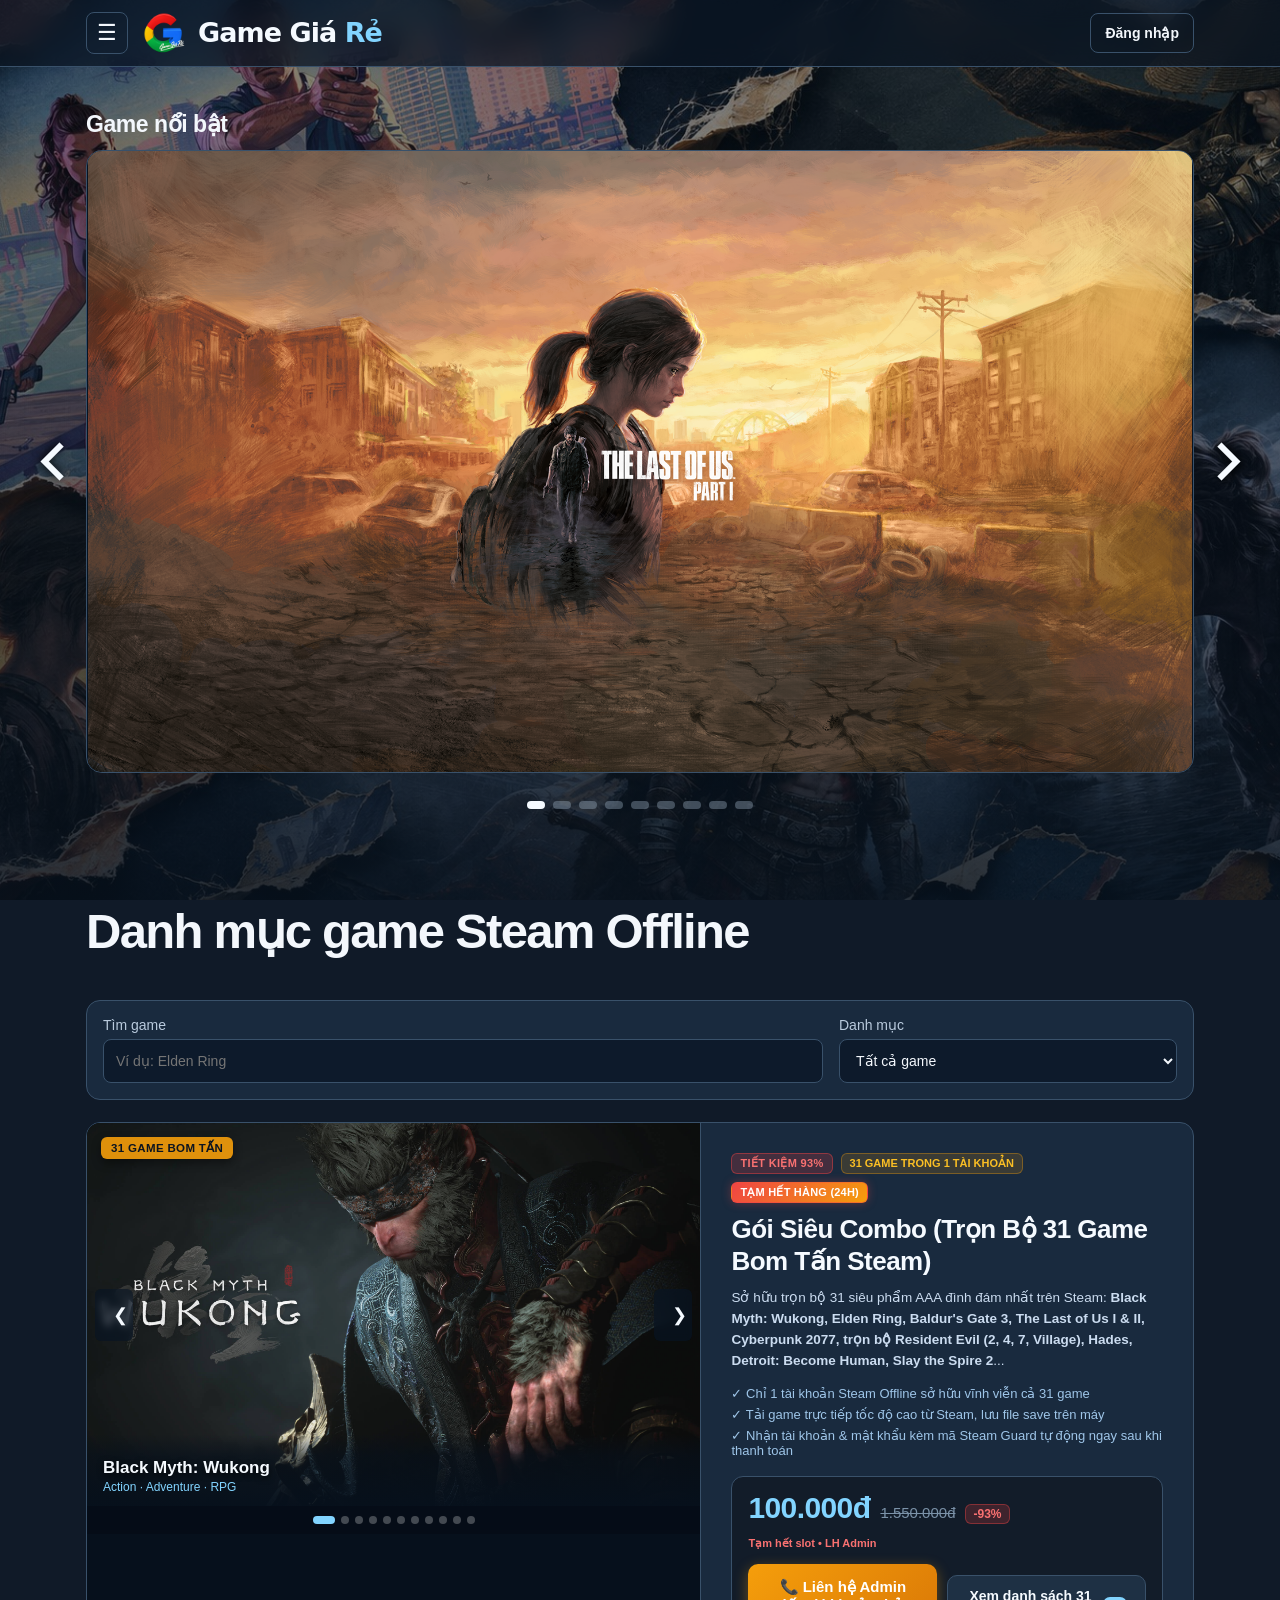
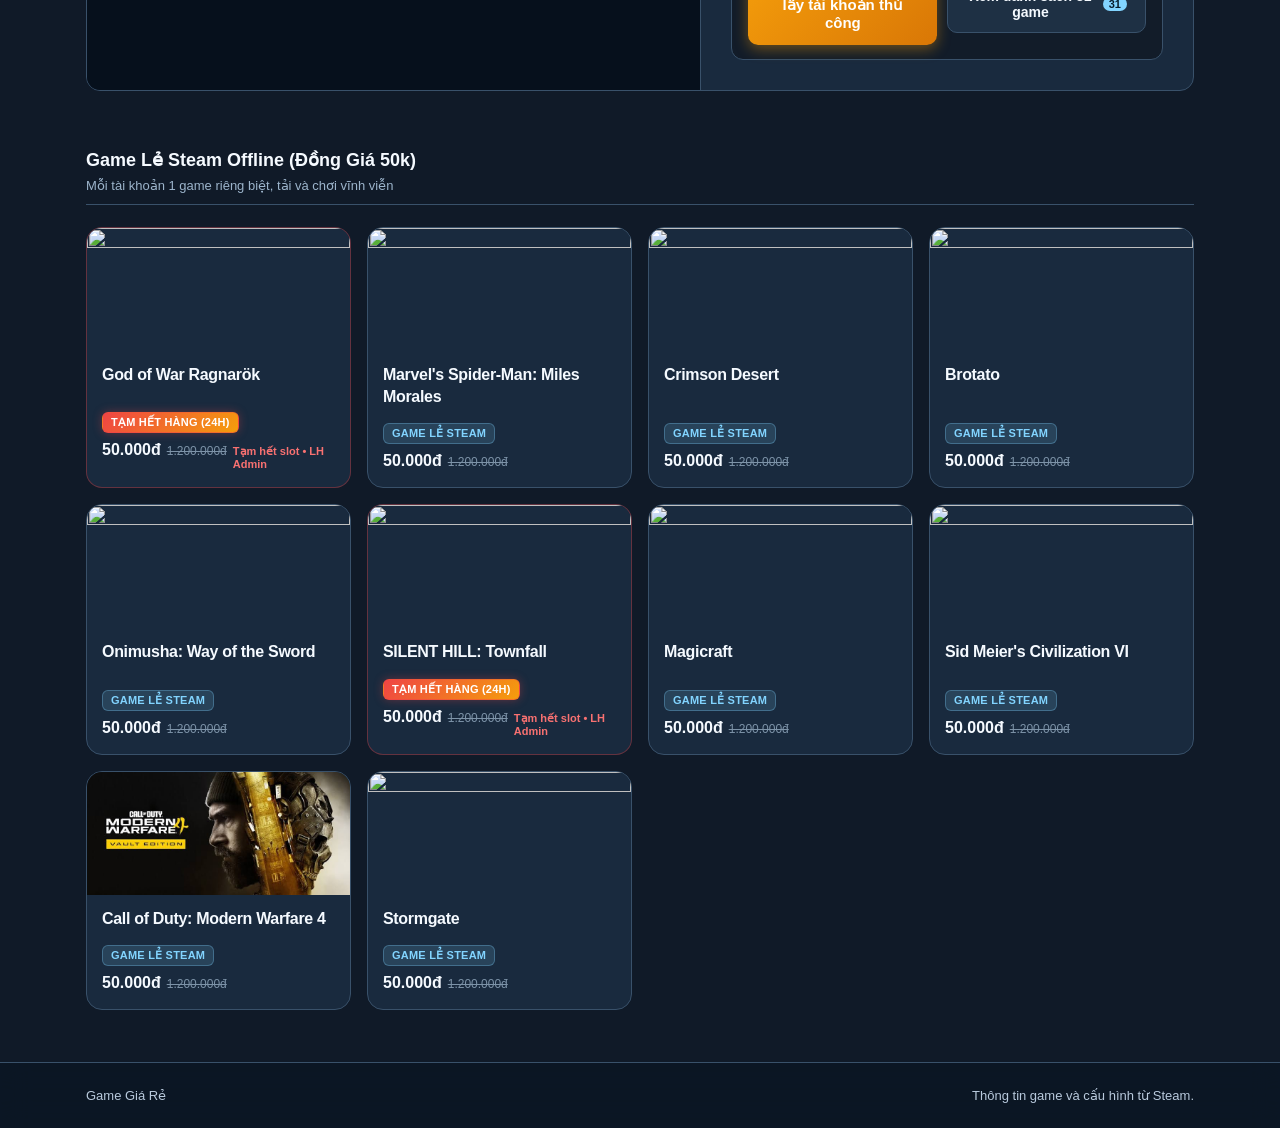
==== games/index.html @ 93f44811 "fix: add banner metadata for shared website links" ====
<!doctype html>
<html lang="vi">
<head>
  <meta charset="utf-8">
<meta name="description" content="Tài khoản game Steam Offline, bản quyền Vua Trò Chơi và giải pháp mạng cho game thủ.">
<meta property="og:type" content="website">
<meta property="og:site_name" content="Game Giá Rẻ">
<meta property="og:locale" content="vi_VN">
<meta property="og:title" content="Game giá Rẻ - Tài Khoản Steam và giải pháp Mạng">
<meta property="og:description" content="Tài khoản game Steam Offline, bản quyền Vua Trò Chơi và giải pháp mạng cho game thủ.">
<meta property="og:url" content="https://gamegiare.com/">
<meta property="og:image" content="https://gamegiare.com/shop/paper-background-landscape.jpg">
<meta property="og:image:secure_url" content="https://gamegiare.com/shop/paper-background-landscape.jpg">
<meta property="og:image:type" content="image/jpeg">
<meta property="og:image:alt" content="Banner game của Game Giá Rẻ">
<meta name="twitter:card" content="summary_large_image">
<meta name="twitter:title" content="Game giá Rẻ - Tài Khoản Steam và giải pháp Mạng">
<meta name="twitter:description" content="Tài khoản game Steam Offline, bản quyền Vua Trò Chơi và giải pháp mạng cho game thủ.">
<meta name="twitter:image" content="https://gamegiare.com/shop/paper-background-landscape.jpg">

  <meta name="viewport" content="width=device-width, initial-scale=1">
  <title>Game giá Rẻ - Tài Khoản Steam và giải pháp Mạng</title>
  <link rel="icon" type="image/png" href="/shop/game-gia-re.png">
  <link rel="apple-touch-icon" href="/shop/game-gia-re.png">
  <link rel="stylesheet" href="/shop/store.css">
  <link rel="stylesheet" href="/games/catalog.css">
  <script type="module" src="/games/catalog.mjs"></script>
</head>
<body>
  <header class="header"><div class="shell">
    <button class="site-menu-toggle" aria-label="Mở menu" aria-haspopup="dialog" aria-controls="site-menu">☰</button>
    <a class="brand catalog-brand" href="/games/">
      <img class="brand-logo" src="/shop/game-gia-re.png" alt="">
      <span class="catalog-wordmark">Game Giá <span>Rẻ</span></span>
    </a>
    <div class="account" id="catalog-account"><a class="catalog-login" href="/buy?signin=catalog">Đăng nhập</a></div>
  </div></header>
  <main class="shell catalog">
    <section id="catalog-view">
      <section id="featured-games" class="featured-games" aria-label="Game nổi bật" hidden></section>
      <div class="catalog-intro"><h1>Danh mục game Steam Offline</h1></div>
      <div class="catalog-toolbar">
        <label>Tìm game<input id="game-search" type="search" placeholder="Ví dụ: Elden Ring"></label>
        <label>Danh mục<select id="game-group"><option value="all">Tất cả game</option><option value="combo">Gói Siêu Combo (Trọn Bộ 31 Game Bom Tấn)</option><option value="single">Game Lẻ Đồng Giá 50k</option></select></label>
      </div>
      <div id="game-grid" class="catalog-grid"></div>
    </section>
    <section id="game-detail" hidden></section>
  </main>
  <footer class="footer"><div class="shell"><span>Game Giá Rẻ</span><span>Thông tin game và cấu hình từ Steam.</span></div></footer>
  <dialog id="site-menu" class="site-drawer" aria-label="Điều hướng">
    <div class="drawer-head"><strong>Game Giá Rẻ</strong><button class="site-menu-close" aria-label="Đóng menu">×</button></div>
    <nav aria-label="Điều hướng chính">
      <a href="/games/#catalog" aria-current="page">Danh mục Steam Offline</a>
      <details class="package-menu">
        <summary>Chọn gói Vua Trò Chơi</summary>
        <div class="package-options">
          <a href="/buy#shop">PC (Mở chặn Steam)</a>
          <a href="/mobile/">Điện thoại - FREE</a>
        </div>
      </details>
    </nav>
  </dialog>
  <script type="module" src="/shop/site-menu.mjs"></script>
</body>
</html>
---- shop/store.css ----
:root{color-scheme:dark;--bg:#10141a;--surface:#181f28;--line:#35404e;--text:#eff3f8;--muted:#acb9c9;--accent:#bddb82;--ink:#15200a;font-family:'Segoe UI',sans-serif;font-size:16px;background:var(--bg);color:var(--text)}
*{box-sizing:border-box}body{margin:0}button,input,a{font:inherit}button,a{-webkit-tap-highlight-color:transparent}a{color:inherit;text-underline-offset:4px}button{cursor:pointer}button:disabled{cursor:wait;opacity:.55}button:focus-visible,a:focus-visible,input:focus-visible,summary:focus-visible{outline:3px solid var(--accent);outline-offset:5px}::selection{background:var(--accent);color:var(--ink)}html{scrollbar-color:#586575 var(--bg);scroll-behavior:smooth}button{border:1px solid var(--line);background:transparent;color:var(--text);border-radius:8px;padding:12px 18px}button:hover{background:#26313e}button.primary,a.primary{background:var(--accent);color:var(--ink);border:1px solid var(--accent);font-weight:650}button.primary:hover,a.primary:hover{background:#cce99c}a.primary{display:inline-block;padding:12px 18px;border-radius:8px;text-decoration:none}.muted{color:var(--muted)}[hidden]{display:none!important}
.shell{max-width:1180px;margin:auto;padding:0 36px}.header{border-bottom:1px solid var(--line)}.header .shell{min-height:88px;display:flex;align-items:center;gap:40px}.brand{display:flex;align-items:center;gap:12px;text-decoration:none;font-size:18px;font-weight:750;white-space:nowrap}.brand svg{width:30px;color:var(--accent)}nav{display:flex;gap:30px;flex:1}nav a{text-decoration:none;color:var(--muted);padding:30px 0;border-bottom:2px solid transparent}nav a[aria-current=page]{color:var(--text);border-color:var(--accent)}.account{display:flex;gap:12px;align-items:center;font-size:14px}.account span{max-width:150px;overflow:hidden;text-overflow:ellipsis}
main{min-height:75vh}.intro{padding:64px 0 34px;max-width:750px}h1{font-size:clamp(32px,4vw,49px);line-height:1.14;font-weight:650;letter-spacing:-.035em;margin:0 0 20px;text-wrap:balance}h2{font-size:23px;font-weight:600;margin:0 0 18px;letter-spacing:-.02em}h3{font-size:18px;margin:0 0 10px}p{line-height:1.65;margin:0 0 16px}.intro p{font-size:18px;color:var(--muted);max-width:62ch}.store-layout{display:grid;grid-template-columns:minmax(0,1.25fr) minmax(300px,.85fr);gap:48px;padding-bottom:60px}.plans{display:grid;gap:0;border-top:1px solid var(--line)}.plan{display:grid;grid-template-columns:24px 1fr auto;gap:16px;align-items:center;text-align:left;border:0;border-bottom:1px solid var(--line);border-radius:0;padding:24px 16px}.plan.selected{background:#202d29}.radio{width:19px;height:19px;border:1px solid #748296;border-radius:50%}.selected .radio{border:6px solid var(--accent)}.plan strong{font-size:20px;display:block;font-weight:600}.plan small{display:block;margin-top:7px;line-height:1.5;color:var(--muted);font-size:14px}.price{font-size:20px;white-space:nowrap;font-variant-numeric:tabular-nums}.plan-tag{font-size:12px;color:var(--accent);margin-left:8px;letter-spacing:0;font-weight:500}.checkout{padding:28px;background:var(--surface);border:1px solid var(--line);border-radius:12px;align-self:start}.summary-row{display:flex;justify-content:space-between;gap:20px;padding:16px 0}.summary-row.total{border-top:1px solid var(--line);margin-top:16px;font-weight:650}.total strong{font-size:27px}.wide{width:100%;margin-top:16px}.fine{font-size:13px;color:var(--muted);line-height:1.6;margin-top:16px;margin-bottom:0}.benefits{display:flex;gap:24px;color:var(--muted);font-size:13px;margin-top:22px;flex-wrap:wrap}.benefits span{display:flex;gap:8px;align-items:center}.benefits svg{width:17px;height:17px;stroke:var(--accent)}.notice{padding:14px 18px;border:1px solid #8c7448;background:#30291f;color:#f2d397;border-radius:8px;margin:24px 0}.notice p{margin:0}.notice button{margin-top:10px}.error{color:#ffd0ca;background:#3a2425;border-color:#83534f}.help{border-top:1px solid var(--line);display:grid;grid-template-columns:1fr 1.4fr;gap:80px;padding:38px 0 50px}details{border-bottom:1px solid var(--line);padding:16px 0}summary{cursor:pointer;line-height:1.5}details p{color:var(--muted);margin:14px 0 0;font-size:14px}.footer{border-top:1px solid var(--line);padding:25px 0;color:var(--muted);font-size:13px}.footer .shell{display:flex;justify-content:space-between;gap:20px}
.view-head{display:flex;align-items:center;justify-content:space-between;gap:20px;margin-bottom:28px}.view-head h1{margin-bottom:12px}.view-head p{color:var(--muted);margin:0}.orders{border-top:1px solid var(--line);margin-bottom:60px}.order{display:grid;grid-template-columns:1.2fr 1fr 1fr auto;gap:24px;align-items:center;padding:24px 0;border-bottom:1px solid var(--line)}.order small{display:block;color:var(--muted);margin-top:8px;font-size:13px}.badge{font-size:13px;color:#e5cb93}.badge.PAID{color:var(--accent)}.badge.UNDERPAID{color:#ffb7ae}.empty{padding:56px 24px;border:1px dashed var(--line);border-radius:12px;text-align:center}.empty p{color:var(--muted);max-width:50ch;margin:0 auto 20px}.checkout-detail{max-width:750px;margin:0 auto 60px;padding:32px;background:var(--surface);border:1px solid var(--line);border-radius:12px}.payment-grid{display:grid;grid-template-columns:200px 1fr;gap:28px;margin-top:28px}.qr{width:200px;border-radius:8px;background:white;min-height:200px;object-fit:contain}.bank-row{margin-bottom:16px}.bank-row small{display:block;color:var(--muted);margin-bottom:6px}.bank-row strong{overflow-wrap:anywhere}.key{display:block;background:#0f151c;border:1px solid var(--line);padding:20px;border-radius:8px;font-size:20px;overflow-wrap:anywhere;margin:24px 0 8px}.detail-actions{display:flex;gap:12px;flex-wrap:wrap;margin-top:24px}.back{margin:32px 0 24px}.toast{position:fixed;bottom:24px;left:50%;transform:translateX(-50%);padding:14px 24px;background:var(--accent);color:var(--ink);border-radius:8px;box-shadow:0 10px 30px #0005;max-width:90vw;z-index:5}.demo{background:#333025;color:#efe0af;text-align:center;padding:10px 20px;font-size:13px}.history-wrap{padding-top:58px}.loading{padding:30px;color:var(--muted)}
@media(max-width:780px){.shell{padding:0 20px}.header .shell{flex-wrap:wrap;gap:0;justify-content:space-between;padding-top:18px}.brand{font-size:16px}.account span{display:none}nav{order:3;flex-basis:100%;gap:28px}nav a{padding:20px 0 15px;font-size:14px}.intro{padding-top:36px}.intro p{font-size:16px}.store-layout{grid-template-columns:1fr;gap:28px}.checkout{padding:24px}.plan{padding:22px 8px;gap:12px}.plan strong,.price{font-size:18px}.plan small{max-width:25ch}.plan-tag{display:block;margin:6px 0 0}.help{grid-template-columns:1fr;gap:8px}.order{grid-template-columns:1fr auto;gap:16px}.order .order-amount{grid-column:1}.order button{grid-column:2;grid-row:2}.view-head{align-items:flex-start}.view-head h1{font-size:32px}.history-wrap{padding-top:36px}.payment-grid{grid-template-columns:1fr}.qr{margin:auto}.checkout-detail{padding:24px 20px}.footer .shell{flex-direction:column;gap:8px}}
@media(prefers-reduced-motion:reduce){html{scroll-behavior:auto}}

/* Storefront artwork and navigation */
:root {
  --bg: #101a28;
  --surface: #192a3e;
  --line: #39516a;
  --text: #f3f7fc;
  --muted: #b9cadd;
  --accent: #82d4ff;
  --ink: #071c2b;
}
button.primary:hover, a.primary:hover { background: #a9e4ff; }

body { isolation: isolate; min-height: 100vh; }
body::before {
  --game-art: url("/shop/paper-background-landscape.jpg");
  content: "";
  position: fixed;
  inset: 0;
  z-index: -1;
  pointer-events: none;
  background:
    linear-gradient(180deg, #07111c78, #07111ca8 65%, #07111cdb),
    #101a28 var(--game-art) center / cover no-repeat;
}
@media (orientation: portrait) {
  body::before { --game-art: url("/shop/paper-background-portrait.jpg"); }
}
.header, .footer {
  background: #0a1523b8;
  backdrop-filter: blur(14px);
}
#shop-view .intro { padding-block: clamp(38px, 6vw, 86px) 28px; }
#shop-view .intro p { color: #e0ecf8; }
.intro h1, .intro p, .benefits { text-shadow: 0 2px 12px #050c16; }

.plans, .checkout, .checkout-detail, .orders, .empty, .help {
  background: var(--surface);
  border: 1px solid var(--line);
  border-radius: 12px;
  box-shadow: none;
  backdrop-filter: none;
}
.plans {
  display: grid;
  gap: 0;
  padding: 0;
  border-top: 1px solid var(--line);
}
.plan {
  border: 0;
  border-bottom: 1px solid var(--line);
  border-radius: 0;
  padding: 24px 16px;
  background: transparent;
  box-shadow: none;
}
.plan:last-child {
  border-bottom: 0;
}
.plan:hover {
  background: #202b38;
}
.plan.selected {
  background: #1c2634;
  border-color: var(--line);
  box-shadow: none;
}
.help, .orders { padding-inline: clamp(16px, 3vw, 30px); }

@media (prefers-reduced-motion: no-preference) {
  #shop-view:not([hidden]), #orders-view:not([hidden]), #detail-view:not([hidden]) {
    animation: view-enter 210ms ease-out both;
  }
  nav a { transition: color 180ms ease, border-color 180ms ease; }
}
@keyframes view-enter {
  from { opacity: 0; transform: translateY(8px); }
  to { opacity: 1; transform: translateY(0); }
}

@media (max-width: 780px) {
  .header .shell { padding-top: 12px; }
  nav { gap: 8px; }
  nav a { flex: 1; text-align: center; padding-block: 14px; }
  #shop-view .intro { padding-block: 34px 20px; }
  .store-layout { gap: 16px; padding-bottom: 32px; }
  .plan { min-height: 72px; padding-block: 12px; }
  .plan small { font-size: 13px; }
  .benefits { gap: 8px 16px; margin-top: 14px; }
  .checkout { padding: 18px; }
  .summary-row { padding-block: 10px; }
  .summary-row.total { margin-top: 8px; }
  .view-head { flex-wrap: wrap; }
  .order { gap: 10px; }
  .order small { overflow-wrap: anywhere; }
  .detail-actions button { width: 100%; }
}
@media (max-width: 360px) {
  .shell { padding-inline: 14px; }
  .plan { grid-template-columns: 19px minmax(0, 1fr) auto; gap: 8px; }
  .price { font-size: 15px; }
}

.brand-logo { width: 38px; height: 38px; border-radius: 9px; object-fit: cover; }
.profile-login { display: flex; align-items: center; gap: 8px; min-height: 44px; white-space: nowrap; }
.profile-login svg, .profile-trigger svg { width: 20px; height: 20px; fill: none; stroke: currentColor; stroke-width: 1.8; }
.profile-menu { position: relative; padding: 0; border: 0; }
.profile-trigger { display: grid; place-items: center; width: 44px; height: 44px; padding: 0; list-style: none; border: 1px solid var(--line); border-radius: 50%; overflow: hidden; background: var(--surface); }
.profile-trigger::-webkit-details-marker { display: none; }
.profile-trigger img { width: 100%; height: 100%; object-fit: cover; }
.profile-panel { position: absolute; z-index: 10; right: 0; top: calc(100% + 8px); width: max-content; min-width: 175px; padding: 6px; border: 1px solid var(--line); border-radius: 10px; background: #142338; box-shadow: 0 12px 30px #0007; }
.profile-panel a, .profile-panel button { display: block; text-align: left; padding: 12px; width: 100%; border: 0; border-radius: 6px; text-decoration: none; }
.profile-panel a:hover { background: #263c53; }
.header { position: relative; z-index: 2; }
.login-dialog { width: min(420px, calc(100% - 24px)); padding: clamp(14px, 4vw, 24px); color: var(--text); background: var(--surface); border: 1px solid var(--line); border-radius: 16px; }
.login-dialog::backdrop { background: #060c15ba; }
.google-button { min-height: 44px; }
.mobile-install { margin: 0 0 28px; padding: clamp(18px, 4vw, 30px); border-radius: 12px; border: 1px solid var(--line); background: var(--surface); backdrop-filter: none; }
.mobile-downloads { display: flex; flex-wrap: wrap; gap: 16px; align-items: center; }
@media (max-width: 360px) {
  .brand { gap: 7px; font-size: 14px; }
  .brand-logo { width: 30px; height: 30px; }
  .profile-login { padding-inline: 10px; }
}

.header .shell { display: flex; flex-wrap: nowrap; justify-content: flex-start; gap: 12px; padding-block: 8px; min-height: 66px; }
.header .account { margin-inline-start: auto; }
.brand-logo { width: 48px; height: 48px; border-radius: 0; object-fit: contain; }
.site-menu-toggle, .site-menu-close { display: grid; place-items: center; flex: 0 0 42px; width: 42px; height: 42px; padding: 0; font-size: 22px; }
.site-drawer { position: fixed; inset: 0 auto 0 0; margin: 0; height: 100dvh; max-height: none; width: min(320px, 88vw); max-width: none; padding: 18px; border: 0; border-right: 1px solid var(--line); color: var(--text); background: #142338; box-shadow: 12px 0 42px #0007; }
.site-drawer::backdrop { background: #040b15a8; }
.drawer-head { display: flex; align-items: center; justify-content: space-between; gap: 12px; }
.site-drawer nav { display: grid; margin-top: 18px; gap: 6px; }
.site-drawer nav a { text-align: left; padding: 14px; border: 0; border-radius: 8px; }
.site-drawer nav a:hover { background: #263c53; color: var(--text); }
@media (prefers-reduced-motion: no-preference) {
  .site-drawer[open] { animation: drawer-in 180ms ease-out; }
}
@keyframes drawer-in { from { transform: translateX(-100%); } to { transform: translateX(0); } }
.mobile-guide { --glass-surface: var(--surface); --glass-border: var(--line); --text-secondary: #b9cadd; --text-tertiary: #aabed1; padding: 0 0 36px; background: transparent; }
.mobile-guide .header { width: 100%; }
.mobile-guide .header .shell { padding-inline: clamp(14px, 4vw, 36px); }
.mobile-guide .wrapper { max-width: 750px; padding: 28px clamp(12px, 4vw, 24px); }
.mobile-guide .hero-title { color: var(--text); background: none; -webkit-text-fill-color: currentColor; }
.mobile-guide .hero-header { text-align: center; }
.mobile-guide .glass-panel { min-height: 0; }
@media (max-width: 390px) {
  .header .shell { gap: 7px; padding-inline: 12px; }
  .header .brand { gap: 5px; font-size: 14px; }
  .brand-logo { width: 36px; height: 36px; }
  .profile-login { padding-inline: 8px; }
}

.footer .benefits { margin: 0; gap: 8px 18px; text-shadow: none; }
.footer .shell { align-items: baseline; }
@media (max-width: 780px) { .footer .shell { align-items: flex-start; } }

.package-menu summary {
  display: flex;
  align-items: center;
  justify-content: space-between;
  gap: 12px;
  padding: 14px;
  border-radius: 8px;
  list-style: none;
  cursor: pointer;
}
.package-menu summary::-webkit-details-marker { display: none; }
.package-menu summary:hover, .package-menu[open] summary { background: #263c53; }
.package-menu summary::after {
  content: "";
  flex: 0 0 8px;
  height: 8px;
  border: solid currentColor;
  border-width: 0 2px 2px 0;
  transform: translateY(-2px) rotate(45deg);
}
.package-menu[open] summary::after { transform: translateY(2px) rotate(225deg); }
.package-options { display: grid; gap: 4px; margin: 6px 0 0 14px; }
.catalog-brand { gap: 10px; }
.catalog-wordmark {
  letter-spacing: -0.01em;
  font-size: 20px;
  font-weight: 800;
  color: var(--text, #f0f4f8);
}
.catalog-wordmark > span { color: var(--accent, #82d4ff); }

/* Game Checkout Card (Steam Offline) */
.game-checkout-card {
  padding: clamp(20px, 3.5vw, 32px);
  background: var(--surface);
  border: 1px solid var(--line);
  border-radius: 12px;
  display: flex;
  flex-direction: column;
  gap: 16px;
}
.game-checkout-cover {
  width: 100%;
  aspect-ratio: 460/215;
  object-fit: cover;
  border-radius: 8px;
  background: #0f1824;
}
.game-checkout-badge {
  display: inline-block;
  font-size: 11px;
  font-weight: 750;
  padding: 4px 10px;
  border-radius: 6px;
  width: fit-content;
  background: rgba(245, 158, 11, 0.18);
  color: #fbbf24;
  border: 1px solid rgba(245, 158, 11, 0.35);
  letter-spacing: .02em;
}
.game-checkout-badge.single {
  background: rgba(130, 212, 255, 0.15);
  color: #82d4ff;
  border: 1px solid rgba(130, 212, 255, 0.3);
}
.game-checkout-title {
  margin: 0;
  font-size: clamp(20px, 2.8vw, 26px);
  font-weight: 700;
  color: var(--text);
  line-height: 1.25;
}
.game-checkout-price-row {
  display: flex;
  align-items: baseline;
  gap: 12px;
  flex-wrap: wrap;
}
.game-checkout-price {
  font-size: clamp(24px, 3.2vw, 30px);
  font-weight: 850;
  color: #82d4ff;
  letter-spacing: -0.02em;
}
.game-checkout-orig {
  font-size: 14px;
  color: var(--muted);
  text-decoration: line-through;
}
.game-checkout-features {
  display: flex;
  flex-direction: column;
  gap: 9px;
  padding: 16px;
  border-radius: 8px;
  background: #121c29;
  border: 1px solid var(--line);
  font-size: 13.5px;
  color: #d8e6f5;
  line-height: 1.5;
}
.game-checkout-back {
  display: inline-flex;
  align-items: center;
  gap: 6px;
  color: var(--accent);
  font-size: 14px;
  font-weight: 650;
  text-decoration: none;
  margin-top: 4px;
}
.game-checkout-back:hover {
  text-decoration: underline;
}

/* Steam Offline Credentials & Steam Guard Components */
.steam-credentials-card {
  margin: 20px 0;
  padding: 20px;
  background: #0f1724;
  border: 1px solid #38516d;
  border-radius: 12px;
}
.credential-intro {
  margin-bottom: 12px;
  font-weight: 600;
  color: var(--accent);
}
.credential-row {
  display: flex;
  align-items: center;
  justify-content: space-between;
  gap: 16px;
  padding: 12px 0;
  border-bottom: 1px solid #233547;
}
.credential-row:last-child {
  border-bottom: none;
}
.credential-info {
  display: flex;
  flex-direction: column;
  gap: 4px;
}
.credential-label {
  font-size: 13px;
  color: var(--muted);
}
.credential-val {
  font-family: Consolas, Monaco, monospace;
  font-size: 17px;
  font-weight: 700;
  color: #fff;
  user-select: all;
}
.btn-copy-cred {
  padding: 8px 14px;
  font-size: 13px;
  border-radius: 6px;
  background: #233547;
  border: 1px solid #3d5875;
  color: #fff;
  cursor: pointer;
  white-space: nowrap;
  transition: all 0.2s ease;
}
.btn-copy-cred:hover {
  background: #324a63;
  border-color: var(--accent);
}
.steam-guard-card {
  margin-top: 24px;
  padding: 20px;
  background: linear-gradient(145deg, #132030, #0c1622);
  border: 1px solid #3d6086;
  border-radius: 12px;
  text-align: center;
}
.steam-guard-btn {
  width: 100%;
  padding: 14px 20px;
  font-size: 15px;
  font-weight: 700;
  background: linear-gradient(90deg, #38bdf8, #0284c7);
  color: #071c2b;
  border: none;
  border-radius: 10px;
  cursor: pointer;
  transition: all 0.2s ease;
  box-shadow: 0 4px 14px rgba(56, 189, 248, 0.25);
}
.steam-guard-btn:hover:not(:disabled) {
  filter: brightness(1.1);
  transform: translateY(-1px);
}
.steam-guard-btn:disabled {
  opacity: 0.65;
  cursor: wait;
}
.guard-code-box {
  margin-top: 16px;
  padding: 16px;
  background: #091017;
  border: 2px solid #10b981;
  border-radius: 10px;
  display: flex;
  align-items: center;
  justify-content: center;
  gap: 16px;
}
.guard-code-val {
  font-family: Consolas, Monaco, monospace;
  font-size: 32px;
  font-weight: 900;
  letter-spacing: 4px;
  color: #34d399;
  user-select: all;
  background: #04090e;
  padding: 6px 16px;
  border-radius: 8px;
  border: 1px solid rgba(52, 211, 153, 0.3);
}
.guard-quota-text {
  margin-top: 12px;
  font-size: 12px;
  color: var(--muted);
}
.guard-quota-text strong {
  color: #fff;
}
.offline-guide-box {
  margin-top: 24px;
  padding: 18px;
  background: #111a26;
  border-radius: 10px;
  border: 1px solid #2a3c50;
  font-size: 13px;
  line-height: 1.6;
}
.offline-guide-box h4 {
  margin: 0 0 8px;
  font-size: 14px;
  color: #82d4ff;
}
.offline-guide-box ol {
  margin: 0;
  padding-left: 20px;
}
.offline-guide-box li {
  margin-bottom: 6px;
}

/* Direct Payment Modal Dialog */
.direct-payment-dialog {
  padding: 0;
  border: 1px solid #3d6086;
  border-radius: 16px;
  background: #101a28;
  color: var(--text);
  max-width: 580px;
  width: 92vw;
  box-shadow: 0 20px 60px rgba(0, 0, 0, 0.7);
}
.direct-payment-dialog::backdrop {
  background: rgba(4, 9, 15, 0.85);
  backdrop-filter: blur(8px);
}
.modal-header {
  display: flex;
  align-items: center;
  justify-content: space-between;
  padding: 18px 24px;
  border-bottom: 1px solid #233547;
}
.modal-header h3 {
  margin: 0;
  font-size: 18px;
  font-weight: 700;
  color: #fff;
}
.modal-close-btn {
  background: transparent;
  border: none;
  font-size: 20px;
  color: var(--muted);
  cursor: pointer;
  padding: 4px 8px;
  border-radius: 6px;
  line-height: 1;
}
.modal-close-btn:hover {
  color: #fff;
  background: #233547;
}
.modal-body {
  padding: 24px;
  max-height: 80vh;
  overflow-y: auto;
}
.modal-product-summary {
  display: flex;
  align-items: center;
  justify-content: space-between;
  padding: 14px 18px;
  background: #192a3e;
  border-radius: 10px;
  margin-bottom: 20px;
  border: 1px solid #304660;
}
.modal-product-title {
  font-weight: 700;
  font-size: 15px;
}
.modal-product-price {
  font-size: 18px;
  font-weight: 800;
  color: #f59e0b;
}
.modal-qr-container {
  text-align: center;
  margin-bottom: 20px;
}
.modal-qr-img {
  width: 220px;
  height: 220px;
  border-radius: 12px;
  background: #fff;
  padding: 6px;
  box-shadow: 0 4px 20px rgba(0, 0, 0, 0.4);
}
.modal-bank-info {
  margin-bottom: 20px;
  background: #142233;
  border: 1px solid #283e57;
  border-radius: 10px;
  padding: 14px 18px;
}
.modal-bank-row {
  display: flex;
  align-items: center;
  justify-content: space-between;
  padding: 8px 0;
  border-bottom: 1px solid #1f334a;
  font-size: 13.5px;
}
.modal-bank-row:last-child {
  border-bottom: none;
}
.modal-bank-row span {
  color: var(--muted);
}
.modal-bank-val {
  display: flex;
  align-items: center;
  gap: 8px;
  font-weight: 700;
}
.modal-bank-val button {
  padding: 4px 8px;
  font-size: 11px;
  border-radius: 4px;
  background: #233547;
  border: 1px solid #3d5875;
  color: #fff;
  cursor: pointer;
}
.modal-bank-val button:hover {
  background: #324a63;
}
.modal-polling-status {
  display: flex;
  align-items: center;
  justify-content: center;
  gap: 8px;
  font-size: 13px;
  color: #82d4ff;
  margin-bottom: 16px;
}
.polling-pulse {
  width: 8px;
  height: 8px;
  border-radius: 50%;
  background: #38bdf8;
  animation: pulse-dot 1.5s infinite;
}
@keyframes pulse-dot {
  0%, 100% { opacity: 1; transform: scale(1); }
  50% { opacity: 0.4; transform: scale(0.8); }
}
.btn-simulate-pay {
  width: 100%;
  padding: 14px;
  border-radius: 10px;
  background: linear-gradient(135deg, #f59e0b, #d97706);
  color: #071c2b;
  font-weight: 800;
  font-size: 15px;
  border: none;
  cursor: pointer;
  box-shadow: 0 4px 15px rgba(245, 158, 11, 0.3);
  transition: all 0.2s ease;
}
.btn-simulate-pay:hover {
  filter: brightness(1.1);
  transform: translateY(-1px);
}
.modal-success-banner {
  display: flex;
  align-items: center;
  gap: 10px;
  padding: 14px 18px;
  background: rgba(16, 185, 129, 0.15);
  border: 1px solid rgba(16, 185, 129, 0.4);
  border-radius: 10px;
  color: #34d399;
  font-weight: 700;
  font-size: 14px;
  margin-bottom: 20px;
}
.btn-view-orders {
  display: block;
  text-align: center;
  width: 100%;
  padding: 12px;
  margin-top: 16px;
  border-radius: 8px;
  background: #1e3147;
  color: var(--accent);
  border: 1px solid #38516d;
  font-weight: 650;
  text-decoration: none;
  transition: background 0.2s ease;
}
.btn-view-orders:hover {
  background: #2a4360;
}

/* Centered QR & Checkout Detail Layout */
.checkout-detail {
  max-width: 580px;
  margin: 0 auto 60px;
  padding: 32px 28px;
  background: var(--surface);
  border: 1px solid var(--line);
  border-radius: 16px;
  box-shadow: 0 10px 40px rgba(0, 0, 0, 0.4);
}

.order-pending-header {
  text-align: center;
  margin-bottom: 24px;
}
.order-pending-header h2 {
  font-size: 24px;
  margin: 12px 0 6px;
  color: #fff;
}
.order-id-text {
  font-size: 14px;
  color: var(--muted);
  margin: 0;
}

.qr-centered-section {
  display: flex;
  flex-direction: column;
  align-items: center;
  justify-content: center;
  margin: 20px auto 24px;
  text-align: center;
}
.qr-img-wrapper {
  background: #ffffff;
  padding: 10px;
  border-radius: 16px;
  box-shadow: 0 4px 24px rgba(0, 0, 0, 0.4);
  display: inline-flex;
  justify-content: center;
  align-items: center;
}
.qr-centered {
  width: 240px;
  height: 240px;
  min-height: 240px;
  object-fit: contain;
  display: block;
  border-radius: 8px;
}
.qr-hint-text {
  font-size: 14px;
  color: #cbd5e1;
  margin-top: 12px;
  margin-bottom: 0;
  max-width: 340px;
  line-height: 1.45;
}

.bank-details-card {
  background: #111a26;
  border: 1px solid var(--line);
  border-radius: 12px;
  padding: 18px 20px;
  margin-bottom: 22px;
  text-align: left;
}
.bank-details-title {
  margin: 0 0 12px;
  font-size: 13px;
  color: var(--muted);
  font-weight: 700;
  text-transform: uppercase;
  letter-spacing: 0.05em;
}
.bank-rows-list {
  display: flex;
  flex-direction: column;
  gap: 8px;
}
.bank-info-row {
  display: flex;
  justify-content: space-between;
  align-items: center;
  padding: 8px 0;
  border-bottom: 1px solid rgba(255, 255, 255, 0.06);
}
.bank-info-row:last-child {
  border-bottom: none;
}
.bank-info-row.highlight strong {
  color: #4ade80;
  font-size: 17px;
  font-weight: 750;
}
.bank-row-label small {
  color: var(--muted);
  font-size: 13px;
}
.bank-row-value {
  display: flex;
  align-items: center;
  gap: 10px;
}
.bank-row-value strong {
  font-size: 15px;
  color: #f1f5f9;
  word-break: break-all;
}
.btn-copy-small {
  padding: 4px 10px;
  font-size: 12px;
  background: rgba(255, 255, 255, 0.08);
  border: 1px solid var(--line);
  color: #cbd5e1;
  border-radius: 6px;
  cursor: pointer;
  transition: all 0.2s;
}
.btn-copy-small:hover {
  background: rgba(255, 255, 255, 0.18);
  color: #fff;
}

.detail-actions.centered {
  display: flex;
  justify-content: center;
  gap: 14px;
  flex-wrap: wrap;
  margin-top: 20px;
}
.order-note-centered {
  text-align: center;
  margin-top: 16px;
  color: var(--muted);
  line-height: 1.5;
}

/* Guard Quota Exhausted Alert & Admin Contact */
.guard-exhausted-alert {
  margin-top: 14px;
  padding: 12px 14px;
  border-radius: 10px;
  background: rgba(239, 68, 68, 0.1);
  border: 1px solid rgba(239, 68, 68, 0.4);
}

.guard-exhausted-title {
  font-size: 13px;
  font-weight: 750;
  color: #ef4444;
  margin-bottom: 4px;
}

.guard-exhausted-desc {
  font-size: 12px;
  color: #cbd5e1;
  line-height: 1.45;
  margin: 0 0 10px;
}

.guard-exhausted-btns {
  display: flex;
  flex-direction: column;
  gap: 8px;
}

.btn-guard-zalo {
  display: block;
  text-align: center;
  padding: 8px 12px;
  border-radius: 6px;
  background: #0068ff;
  color: #ffffff;
  font-weight: 700;
  font-size: 13px;
  text-decoration: none;
}

.btn-guard-tele {
  display: block;
  text-align: center;
  padding: 8px 12px;
  border-radius: 6px;
  background: #229ed9;
  color: #ffffff;
  font-weight: 700;
  font-size: 13px;
  text-decoration: none;
}

.btn-guard-copy-msg {
  padding: 8px 12px;
  border-radius: 6px;
  background: rgba(255, 255, 255, 0.08);
  border: 1px solid var(--line);
  color: #cbd5e1;
  font-size: 12px;
  cursor: pointer;
  transition: background .2s;
}

.btn-guard-copy-msg:hover {
  background: rgba(255, 255, 255, 0.16);
  color: #fff;
}
---- games/catalog.css ----
.catalog { min-height: 75vh; padding-bottom: 52px; }
.catalog-login {
  display: inline-flex;
  align-items: center;
  min-height: 40px;
  padding: 0 14px;
  border: 1px solid var(--line);
  border-radius: 8px;
  color: var(--text);
  font-size: 14px;
  font-weight: 650;
  text-decoration: none;
  white-space: nowrap;
}
.catalog-login:hover { background: #263c53; }

/* Profile Avatar & Dropdown */
.profile-menu {
  position: relative;
  display: inline-block;
  padding: 0;
  border: 0;
}
.profile-trigger {
  display: flex;
  align-items: center;
  justify-content: center;
  width: 40px;
  height: 40px;
  padding: 0;
  margin: 0;
  list-style: none;
  border: 2px solid var(--line);
  border-radius: 50%;
  overflow: hidden;
  background: #142338;
  cursor: pointer;
  box-shadow: none;
  transition: border-color 0.2s ease, transform 0.2s ease;
}
.profile-trigger::-webkit-details-marker,
.profile-trigger::marker {
  display: none;
}
.profile-trigger:hover {
  border-color: var(--accent, #82d4ff);
  transform: scale(1.05);
}
.profile-photo {
  width: 100%;
  height: 100%;
  border-radius: 50%;
  object-fit: cover;
  display: block;
}
.profile-trigger svg {
  width: 20px;
  height: 20px;
  fill: none;
  stroke: #82d4ff;
  stroke-width: 1.8;
}
.profile-panel {
  position: absolute;
  z-index: 100;
  right: 0;
  top: calc(100% + 8px);
  width: max-content;
  min-width: 185px;
  padding: 8px;
  border: 1px solid var(--line);
  border-radius: 12px;
  background: #142338;
  box-shadow: 0 12px 32px rgba(0, 0, 0, 0.55);
  backdrop-filter: none;
}
.profile-user-name {
  padding: 8px 12px 10px;
  font-weight: 700;
  font-size: 14px;
  color: #82d4ff;
  border-bottom: 1px solid rgba(255, 255, 255, 0.1);
  margin-bottom: 6px;
  white-space: nowrap;
  overflow: hidden;
  text-overflow: ellipsis;
  max-width: 220px;
}
.profile-panel a,
.profile-panel button {
  display: block;
  text-align: left;
  padding: 10px 12px;
  width: 100%;
  border: 0;
  border-radius: 8px;
  font-size: 14px;
  font-family: inherit;
  color: #f5faff;
  background: transparent;
  text-decoration: none;
  cursor: pointer;
  transition: background-color 0.15s ease, color 0.15s ease;
}
.profile-panel a:hover,
.profile-panel button:hover {
  background: #263c53;
  color: #82d4ff;
}
.featured-games { margin-top: clamp(20px, 4vw, 44px); }
.featured-games h2 { margin: 0 0 12px; }
.featured-frame { position: relative; margin-inline: 48px; }
.featured-stage {
  position: relative;
  overflow: hidden;
  aspect-ratio: 16/9;
  border: 1px solid var(--line);
  border-radius: 16px;
  background: #071321;
}
.featured-slide, .featured-media, .featured-slide img {
  position: absolute;
  inset: 0;
  width: 100%;
  height: 100%;
}
.featured-slide img { object-fit: contain; }
.featured-link { position: absolute; inset: 0; }
.featured-link:focus-visible { outline: 2px solid var(--accent); outline-offset: -4px; }
.featured-media:empty { pointer-events: none; }
.featured-media .game-panel { height: 100%; margin: 0; padding: 0; border: 0; border-radius: 0; }
.featured-media h2, .featured-media a, .featured-media p { display: none; }
.featured-media video, .featured-media iframe {
  height: 100%;
  margin: 0;
  border-radius: 0;
}
.featured-media .primary { position: absolute; inset: 14px auto auto 14px; }
.featured-controls {
  display: flex;
  align-items: center;
  justify-content: center;
  flex-wrap: wrap;
  gap: 8px;
  margin-top: 10px;
}
.featured-button {
  min-width: 44px;
  min-height: 44px;
  padding: 0 12px;
  border: 1px solid var(--line);
  border-radius: 8px;
  background: #142338;
  color: var(--text);
  font: inherit;
  cursor: pointer;
}
.featured-button:hover { background: #263c53; }
.featured-button.featured-arrow {
  position: absolute;
  top: 50%;
  transform: translateY(-50%);
  display: grid;
  place-items: center;
  padding: 0;
  width: 44px;
  height: 64px;
  border: 0;
  background: transparent;
  color: #f5faff;
}
.featured-button.featured-arrow:hover { color: #82d4ff; }
.featured-arrow::before {
  content: "";
  width: 21px;
  height: 21px;
  border: solid currentColor;
  border-width: 0 6px 6px 0;
  filter: drop-shadow(0 2px 4px #000);
}
.featured-arrow-prev::before { transform: translateX(3px) rotate(135deg); }
.featured-arrow-next::before { transform: translateX(-3px) rotate(-45deg); }
.featured-arrow-prev { right: calc(100% + 4px); }
.featured-arrow-next { left: calc(100% + 4px); }
@media (min-width: 1280px) {
  .featured-frame { margin-inline: 0; }
  .featured-arrow-prev { right: calc(100% + 8px); }
  .featured-arrow-next { left: calc(100% + 8px); }
}
.featured-dots { display: flex; flex: 0 0 100%; justify-content: center; align-items: center; gap: 2px; }
.featured-dot {
  display: grid;
  place-items: center;
  width: clamp(17px, 5vw, 24px);
  height: 44px;
  padding: 0;
  border: 0;
  background: transparent;
  cursor: pointer;
}
.featured-dot::before {
  content: "";
  width: 75%;
  height: 8px;
  border-radius: 999px;
  background: #a7b9cc5c;
}
.featured-dot:hover::before, .featured-dot[aria-current="true"]::before { background: #f5faff; }
.featured-dot:hover, .featured-dot:active {
  background: transparent;
  box-shadow: none;
}
@media (max-width: 780px), (hover: none) and (pointer: coarse) {
  .featured-frame { margin-inline: 0; }
  .featured-button.featured-arrow { display: none; }
  .featured-stage { touch-action: pan-y pinch-zoom; }
}
@media (hover: hover) and (pointer: fine) {
  .featured-preview:not(:focus-visible) { position: absolute; opacity: 0; pointer-events: none; }
}
.restricted-trailer-poster { display: block; width: min(100%, 460px); border-radius: 10px; margin-bottom: 14px; }
.header .catalog-brand { gap: 10px; }
.catalog-wordmark {
  color: #f5faff;
  font-family: "Segoe UI Variable Display", "Segoe UI", system-ui, sans-serif;
  font-size: clamp(19px, 3.4vw, 27px);
  font-weight: 750;
  letter-spacing: -.035em;
  line-height: 1.18;
}
.catalog-wordmark > span { color: var(--accent, #82d4ff); }
.catalog-intro { padding: clamp(34px, 6vw, 78px) 0 20px; }
.catalog-intro p { color: #d8e9fa; text-shadow: 0 2px 12px #030a15; }
.catalog-toolbar, .game-card, .game-panel, .game-hero {
  border: 1px solid var(--line);
  border-radius: 14px;
  background: var(--surface);
  box-shadow: none;
  backdrop-filter: none;
}
.catalog-toolbar { display: flex; gap: 16px; margin: 0 0 22px; padding: 16px; align-items: end; flex-wrap: wrap; }
.catalog-toolbar label { display: grid; gap: 6px; color: var(--muted); font-size: 14px; }
.catalog-toolbar label:first-child { flex: 1 1 220px; }
.catalog-toolbar input,.catalog-toolbar select { width: 100%; min-height: 44px; color: var(--text); background: #0d1a2b; border: 1px solid var(--line); border-radius: 8px; padding: 0 12px; font: inherit; }
.catalog-toolbar p { margin: 0; color: var(--muted); }
.catalog-grid { display: grid; grid-template-columns: repeat(auto-fit,minmax(min(100%, 235px),1fr)); gap: 16px; }
.game-card { overflow: hidden; display: flex; flex-direction: column; text-decoration: none; border-radius: 16px; }
.game-card:hover { border-color: var(--accent); }
.game-card img { width: 100%; aspect-ratio: 460/215; object-fit: cover; background: #192a3e; }
.game-card-content { display: flex; flex-direction: column; justify-content: space-between; flex: 1; padding: 13px 15px 17px; }
.game-card h2 { margin: 0 0 6px; font-size: 16px; font-weight: 650; line-height: 1.35; color: #f5faff; }
.game-card p { margin: 0; font-size: 13px; color: var(--muted); }

.game-card-meta { display: flex; align-items: center; justify-content: space-between; gap: 8px; margin-top: 10px; flex-wrap: wrap; }
.card-badge { font-size: 11px; font-weight: 700; padding: 3px 8px; border-radius: 6px; letter-spacing: .02em; text-transform: uppercase; }
.badge-combo { background: rgba(245, 158, 11, 0.18); color: #fbbf24; border: 1px solid rgba(245, 158, 11, 0.35); }
.badge-single { background: rgba(130, 212, 255, 0.15); color: #82d4ff; border: 1px solid rgba(130, 212, 255, 0.3); }
.card-price-box { display: flex; align-items: baseline; gap: 6px; }
.card-price { font-size: 16px; font-weight: 750; color: #f5faff; font-variant-numeric: tabular-nums; }
.card-price-orig { font-size: 12px; color: #7d93a8; text-decoration: line-through; }

.back-link { display: inline-block; margin: 24px 0 16px; }
.game-hero { display: grid; grid-template-columns: minmax(0,1fr) minmax(0,1.2fr); overflow: hidden; margin-bottom: 20px; }
.game-hero img { width: 100%; height: 100%; min-height: 180px; object-fit: cover; }
.game-hero-info { display: flex; flex-direction: column; justify-content: center; padding: clamp(16px, 3vw, 28px); }
.game-hero h1 { font-size: clamp(26px,3.8vw,42px); margin: 0 0 8px; line-height: 1.2; }
.hero-genre { margin: 0 0 16px; font-size: 14px; }
.hero-pricing { margin-top: 6px; padding: 18px 20px; border-radius: 12px; background: #121c29; border: 1px solid var(--line); }
.hero-price-row { display: flex; align-items: baseline; gap: 12px; margin-bottom: 8px; flex-wrap: wrap; }
.hero-price-tag { font-size: clamp(24px, 3.5vw, 32px); font-weight: 800; color: #82d4ff; letter-spacing: -0.02em; font-variant-numeric: tabular-nums; }
.hero-price-orig { font-size: 15px; color: #7d93a8; text-decoration: line-through; }
.hero-discount { font-size: 12px; font-weight: 750; padding: 3px 8px; border-radius: 6px; background: #ef444426; color: #f87171; border: 1px solid #ef444455; }
.hero-plan-desc { font-size: 13.5px; color: #c9dbed; line-height: 1.55; margin: 0 0 16px; }
.hero-actions { display: flex; flex-direction: column; gap: 10px; }
.hero-buy-btn { display: inline-flex; align-items: center; justify-content: center; gap: 8px; padding: 14px 28px; border-radius: 10px; font-size: 16px; font-weight: 700; text-decoration: none; background: #82d4ff; color: #071c2b; border: 1px solid #82d4ff;  transition: transform .15s ease, background-color .15s ease, box-shadow .15s ease; width: fit-content; }
.hero-buy-btn:hover { background: #a9e4ff; transform: translateY(-1px);  }
.hero-guarantee { font-size: 12.5px; color: #9cb4cb; margin: 0; display: flex; align-items: center; gap: 6px; }

.game-panel { margin-bottom: 16px; padding: clamp(16px,3vw,28px); }
.game-panel p:last-child { margin-bottom: 0; }
.game-panel video,.game-panel iframe { display: block; width: 100%; aspect-ratio: 16/9; background: #06101b; border: 0; border-radius: 10px; margin-bottom: 12px; }
.requirements { width: 100%; border-collapse: collapse; table-layout: fixed; font-size: 14px; }
.requirements th,.requirements td { text-align: left; vertical-align: top; padding: 12px 8px; border-bottom: 1px solid var(--line); overflow-wrap: anywhere; }
.requirements th:first-child { width: 21%; }
.requirements td { color: #dce9f7; }
@media (max-width: 700px) {
  .game-hero { grid-template-columns: 1fr; }
  .game-hero img { aspect-ratio: 460/215; height: auto; min-height: 0; }
  .catalog-grid { grid-template-columns: repeat(2,minmax(0,1fr)); gap: 10px; }
  .game-card-content { padding: 9px; }
  .game-card h2 { font-size: 13.5px; }
  .card-price-orig { display: none; }
  .card-price { font-size: 13.5px; }
  .card-badge { font-size: 10px; padding: 2px 5px; }
  .hero-buy-btn { width: 100%; text-align: center; }
  .requirements { font-size: 12px; }
}

/* Gói Siêu Combo Showcase & Slider */
.combo-showcase {
  grid-column: 1 / -1;
  display: flex;
  flex-direction: column;
  margin-bottom: 24px;
  border: 1px solid var(--line);
  border-radius: 14px;
  background: var(--surface);
  box-shadow: none;
  backdrop-filter: none;
  overflow: hidden;
}

.combo-card-main {
  display: grid;
  grid-template-columns: minmax(320px, 1.25fr) minmax(300px, 1fr);
  gap: 0;
}

@media (max-width: 900px) {
  .combo-card-main {
    grid-template-columns: 1fr;
  }
}

.combo-slider-container {
  position: relative;
  display: flex;
  flex-direction: column;
  background: #06101c;
  border-right: 1px solid var(--line);
}
@media (max-width: 900px) {
  .combo-slider-container {
    border-right: 0;
    border-bottom: 1px solid var(--line);
  }
}

.combo-slider-stage {
  position: relative;
  width: 100%;
  aspect-ratio: 16/10;
  overflow: hidden;
  background: #040912;
}

.combo-slider-link {
  display: block;
  width: 100%;
  height: 100%;
  text-decoration: none;
}

.combo-slider-img {
  width: 100%;
  height: 100%;
  object-fit: cover;
  display: block;
  transition: transform 0.4s ease;
}

.combo-slider-stage:hover .combo-slider-img {
  transform: scale(1.03);
}

.combo-slider-badge {
  position: absolute;
  top: 14px;
  left: 14px;
  z-index: 2;
  padding: 4px 10px;
  border-radius: 6px;
  background: rgba(245, 158, 11, 0.9);
  color: #0b1420;
  font-size: 11.5px;
  font-weight: 800;
  letter-spacing: 0.03em;
  text-transform: uppercase;
  box-shadow: 0 4px 10px rgba(0, 0, 0, 0.4);
}

.combo-slide-info {
  position: absolute;
  bottom: 0;
  left: 0;
  right: 0;
  z-index: 2;
  padding: 24px 16px 12px;
  background: linear-gradient(to top, rgba(6, 16, 28, 0.95) 0%, rgba(6, 16, 28, 0.6) 70%, transparent 100%);
  display: flex;
  flex-direction: column;
  gap: 2px;
  pointer-events: none;
}

.combo-slide-title {
  font-size: 17px;
  font-weight: 750;
  color: #f5faff;
  text-shadow: 0 2px 6px rgba(0, 0, 0, 0.8);
}

.combo-slide-genre {
  font-size: 12px;
  color: #82d4ff;
}

.combo-slider-btn {
  position: absolute;
  top: 50%;
  transform: translateY(-50%);
  z-index: 3;
  display: grid;
  place-items: center;
  width: 38px;
  height: 52px;
  border: 0;
  border-radius: 6px;
  background: rgba(8, 20, 36, 0.65);
  color: #f5faff;
  font-size: 18px;
  cursor: pointer;
  transition: background-color 0.2s ease, color 0.2s ease;
  backdrop-filter: blur(4px);
}
.combo-slider-btn:hover {
  background: rgba(130, 212, 255, 0.85);
  color: #071c2b;
}
.combo-slider-btn.prev {
  left: 8px;
}
.combo-slider-btn.next {
  right: 8px;
}

.combo-slider-dots {
  display: flex;
  align-items: center;
  justify-content: center;
  gap: 6px;
  padding: 10px 14px;
  background: rgba(5, 12, 22, 0.8);
}

.combo-slider-dot {
  width: 8px;
  height: 8px;
  padding: 0;
  border: 0;
  border-radius: 999px;
  background: rgba(255, 255, 255, 0.25);
  cursor: pointer;
  transition: all 0.25s ease;
}
.combo-slider-dot.active {
  width: 22px;
  background: #82d4ff;
}

.combo-info-panel {
  display: flex;
  flex-direction: column;
  justify-content: space-between;
  padding: clamp(18px, 3.2vw, 30px);
}

.combo-tag-row {
  display: flex;
  align-items: center;
  gap: 8px;
  margin-bottom: 10px;
  flex-wrap: wrap;
}

.combo-tag-hot {
  padding: 3px 8px;
  border-radius: 6px;
  background: rgba(239, 68, 68, 0.2);
  border: 1px solid rgba(239, 68, 68, 0.45);
  color: #f87171;
  font-size: 11px;
  font-weight: 800;
  letter-spacing: 0.03em;
}

.combo-tag-count {
  padding: 3px 8px;
  border-radius: 6px;
  background: rgba(245, 158, 11, 0.15);
  border: 1px solid rgba(245, 158, 11, 0.35);
  color: #fbbf24;
  font-size: 11px;
  font-weight: 700;
}

.combo-title {
  font-size: clamp(20px, 2.6vw, 26px);
  font-weight: 800;
  line-height: 1.25;
  color: #f5faff;
  margin: 0 0 10px;
}

.combo-description {
  font-size: 13.5px;
  line-height: 1.55;
  color: #cbdcf0;
  margin: 0 0 14px;
}

.combo-highlights {
  display: flex;
  flex-direction: column;
  gap: 6px;
  margin-bottom: 18px;
}

.combo-highlight-item {
  font-size: 13px;
  color: #9ec5e8;
  display: flex;
  align-items: baseline;
  gap: 6px;
}

.combo-pricing-bar {
  display: flex;
  flex-direction: column;
  gap: 14px;
  padding: 14px 16px;
  border-radius: 12px;
  background: #121c29;
  border: 1px solid var(--line);
}

.combo-price-group {
  display: flex;
  align-items: baseline;
  gap: 10px;
  flex-wrap: wrap;
}

.combo-price {
  font-size: clamp(24px, 3.2vw, 30px);
  font-weight: 850;
  color: #82d4ff;
  letter-spacing: -0.02em;
}

.combo-price-orig {
  font-size: 15px;
  color: #7b92a8;
  text-decoration: line-through;
}

.combo-badge-discount {
  padding: 2px 7px;
  border-radius: 6px;
  background: rgba(239, 68, 68, 0.2);
  border: 1px solid rgba(239, 68, 68, 0.4);
  color: #f87171;
  font-size: 12px;
  font-weight: 800;
}

.combo-actions {
  display: flex;
  align-items: center;
  gap: 10px;
  flex-wrap: wrap;
}

.combo-buy-btn {
  display: inline-flex;
  align-items: center;
  justify-content: center;
  padding: 12px 24px;
  border-radius: 10px;
  font-size: 15px;
  font-weight: 750;
  text-decoration: none;
  background: #82d4ff;
  color: #071c2b;
  border: 1px solid #82d4ff;
  
  transition: transform 0.15s ease, background-color 0.15s ease, box-shadow 0.15s ease;
  flex: 1 1 160px;
}
.combo-buy-btn:hover {
  background: #aae4ff;
  transform: translateY(-1px);
  
}

.combo-toggle-list-btn {
  display: inline-flex;
  align-items: center;
  justify-content: center;
  gap: 8px;
  padding: 12px 18px;
  border-radius: 10px;
  font-size: 14px;
  font-weight: 650;
  font-family: inherit;
  background: #1e3044;
  color: #f5faff;
  border: 1px solid var(--line);
  cursor: pointer;
  transition: background-color 0.15s ease, border-color 0.15s ease;
  flex: 1 1 170px;
}
.combo-toggle-list-btn:hover {
  background: #283e58;
  border-color: #82d4ff;
}
.combo-toggle-list-btn .btn-badge {
  padding: 1px 6px;
  border-radius: 999px;
  background: #82d4ff;
  color: #071c2b;
  font-size: 11px;
  font-weight: 800;
}

/* 31 games drawer */
.combo-games-drawer {
  padding: 20px 24px 28px;
  border-top: 1px solid var(--line);
  background: #0e1722;
}

.combo-drawer-header {
  margin-bottom: 16px;
}
.combo-drawer-header h3 {
  margin: 0 0 4px;
  font-size: 17px;
  font-weight: 700;
  color: #82d4ff;
}
.combo-drawer-header p {
  margin: 0;
  font-size: 13px;
  color: #9cb4cb;
}

.combo-grid {
  display: grid;
  grid-template-columns: repeat(auto-fill, minmax(min(100%, 210px), 1fr));
  gap: 12px;
}

.card-price-included {
  font-size: 12px;
  font-weight: 600;
  color: #82d4ff;
}

.grid-section-title {
  grid-column: 1 / -1;
  margin: 18px 0 6px;
  padding-bottom: 8px;
  border-bottom: 1px solid var(--line);
}
.grid-section-title h3 {
  margin: 0 0 4px;
  font-size: 18px;
  font-weight: 750;
  color: #f5faff;
}
.grid-section-title p {
  margin: 0;
  font-size: 13px;
  color: #9cb4cb;
}
.featured-sound { z-index: 3; }

/* Out of Stock (24H) Badge & Admin Contact Styles */
.badge-out-of-stock {
  background: linear-gradient(135deg, #ef4444 0%, #f59e0b 100%) !important;
  color: #ffffff !important;
  border: 1px solid rgba(239, 68, 68, 0.4) !important;
  box-shadow: 0 0 10px rgba(239, 68, 68, 0.35);
  font-weight: 750 !important;
}

.card-exhausted {
  border-color: rgba(239, 68, 68, 0.35) !important;
}

.card-price-exhausted {
  display: block;
  font-size: 11px;
  font-weight: 700;
  color: #f87171;
  margin-top: 2px;
}

.exhausted-alert-box {
  margin-bottom: 14px;
  padding: 14px 16px;
  border-radius: 10px;
  background: rgba(245, 158, 11, 0.08);
  border: 1px solid rgba(245, 158, 11, 0.4);
  box-shadow: 0 0 16px rgba(245, 158, 11, 0.12);
}

.exhausted-alert-header {
  display: flex;
  align-items: center;
  gap: 8px;
  font-size: 14px;
  font-weight: 750;
  color: #f59e0b;
  margin-bottom: 6px;
}

.exhausted-alert-icon {
  font-size: 16px;
}

.exhausted-alert-desc {
  font-size: 13px;
  color: #cbd5e1;
  line-height: 1.5;
  margin: 0 0 8px;
}

.exhausted-alert-contact {
  font-size: 13px;
  color: #e2e8f0;
  line-height: 1.5;
  margin: 0;
  padding-top: 6px;
  border-top: 1px dashed rgba(245, 158, 11, 0.25);
}

.btn-contact-admin {
  display: inline-flex;
  align-items: center;
  justify-content: center;
  gap: 8px;
  padding: 14px 24px;
  border-radius: 10px;
  font-size: 15px;
  font-weight: 750;
  text-decoration: none;
  background: linear-gradient(135deg, #f59e0b 0%, #d97706 100%);
  color: #ffffff;
  border: none;
  cursor: pointer;
  transition: transform .15s ease, background-color .15s ease, box-shadow .15s ease;
  box-shadow: 0 4px 14px rgba(245, 158, 11, 0.4);
}

.btn-contact-admin:hover {
  background: linear-gradient(135deg, #fbbf24 0%, #f59e0b 100%);
  transform: translateY(-1px);
  box-shadow: 0 6px 18px rgba(245, 158, 11, 0.55);
}

.hero-guarantee-exhausted {
  color: #f59e0b !important;
  font-weight: 600;
}

/* Modal Dialog for Contact Admin */
.admin-contact-dialog {
  padding: 0;
  border: 1px solid rgba(245, 158, 11, 0.4);
  border-radius: 16px;
  background: #0d1522;
  color: #e2e8f0;
  width: min(92vw, 480px);
  box-shadow: 0 20px 40px rgba(0, 0, 0, 0.8), 0 0 25px rgba(245, 158, 11, 0.2);
}

.admin-contact-dialog::backdrop {
  background: rgba(0, 0, 0, 0.75);
  backdrop-filter: blur(4px);
}

.contact-admin-banner {
  padding: 14px 16px;
  border-radius: 10px;
  background: rgba(245, 158, 11, 0.1);
  border: 1px solid rgba(245, 158, 11, 0.3);
  margin-bottom: 16px;
}

.contact-admin-badge {
  font-size: 12px;
  font-weight: 750;
  color: #f59e0b;
  margin-bottom: 6px;
  letter-spacing: .02em;
}

.contact-admin-game {
  font-size: 15px;
  color: #ffffff;
  margin-bottom: 6px;
}

.contact-admin-desc {
  font-size: 13px;
  color: #cbd5e1;
  line-height: 1.5;
  margin: 0;
}

.admin-channels-grid {
  display: grid;
  grid-template-columns: 1fr;
  gap: 10px;
  margin-bottom: 16px;
}

.btn-admin-channel {
  display: flex;
  align-items: center;
  gap: 12px;
  padding: 12px 16px;
  border-radius: 10px;
  text-decoration: none;
  font-size: 14px;
  transition: transform .15s ease, filter .15s ease;
}

.btn-admin-channel:hover {
  transform: translateY(-1px);
  filter: brightness(1.1);
}

.channel-icon {
  font-size: 24px;
}

.channel-info strong {
  display: block;
  font-weight: 700;
  color: #ffffff;
}

.channel-info small {
  display: block;
  font-size: 12px;
  opacity: 0.85;
  color: #e2e8f0;
}

.btn-channel-zalo {
  background: #0068ff;
}

.btn-channel-telegram {
  background: #229ed9;
}

.admin-copy-template-box {
  text-align: center;
  padding-top: 10px;
  border-top: 1px solid var(--line);
}

.btn-copy-template {
  width: 100%;
  padding: 11px 16px;
  border-radius: 8px;
  font-size: 13px;
  font-weight: 600;
  background: rgba(255, 255, 255, 0.06);
  border: 1px dashed rgba(255, 255, 255, 0.25);
  color: #93c5fd;
  cursor: pointer;
  transition: all .2s ease;
}

.btn-copy-template:hover {
  background: rgba(56, 189, 248, 0.12);
  border-color: #38bdf8;
  color: #38bdf8;
}

/* Guard Quota Exhausted In-Modal Alert */
.guard-exhausted-alert {
  margin-top: 14px;
  padding: 12px 14px;
  border-radius: 10px;
  background: rgba(239, 68, 68, 0.1);
  border: 1px solid rgba(239, 68, 68, 0.4);
}

.guard-exhausted-title {
  font-size: 13px;
  font-weight: 750;
  color: #ef4444;
  margin-bottom: 4px;
}

.guard-exhausted-desc {
  font-size: 12px;
  color: #cbd5e1;
  line-height: 1.45;
  margin: 0 0 10px;
}

.guard-exhausted-btns {
  display: flex;
  flex-direction: column;
  gap: 8px;
}

.btn-guard-zalo {
  display: block;
  text-align: center;
  padding: 8px 12px;
  border-radius: 6px;
  background: #0068ff;
  color: #ffffff;
  font-weight: 700;
  font-size: 13px;
  text-decoration: none;
}

.btn-guard-tele {
  display: block;
  text-align: center;
  padding: 8px 12px;
  border-radius: 6px;
  background: #229ed9;
  color: #ffffff;
  font-weight: 700;
  font-size: 13px;
  text-decoration: none;
}

.btn-guard-copy-msg {
  padding: 8px 12px;
  border-radius: 6px;
  background: rgba(255, 255, 255, 0.08);
  border: 1px solid var(--line);
  color: #cbd5e1;
  font-size: 12px;
  cursor: pointer;
  transition: background .2s;
}

.btn-guard-copy-msg:hover {
  background: rgba(255, 255, 255, 0.16);
  color: #fff;
}
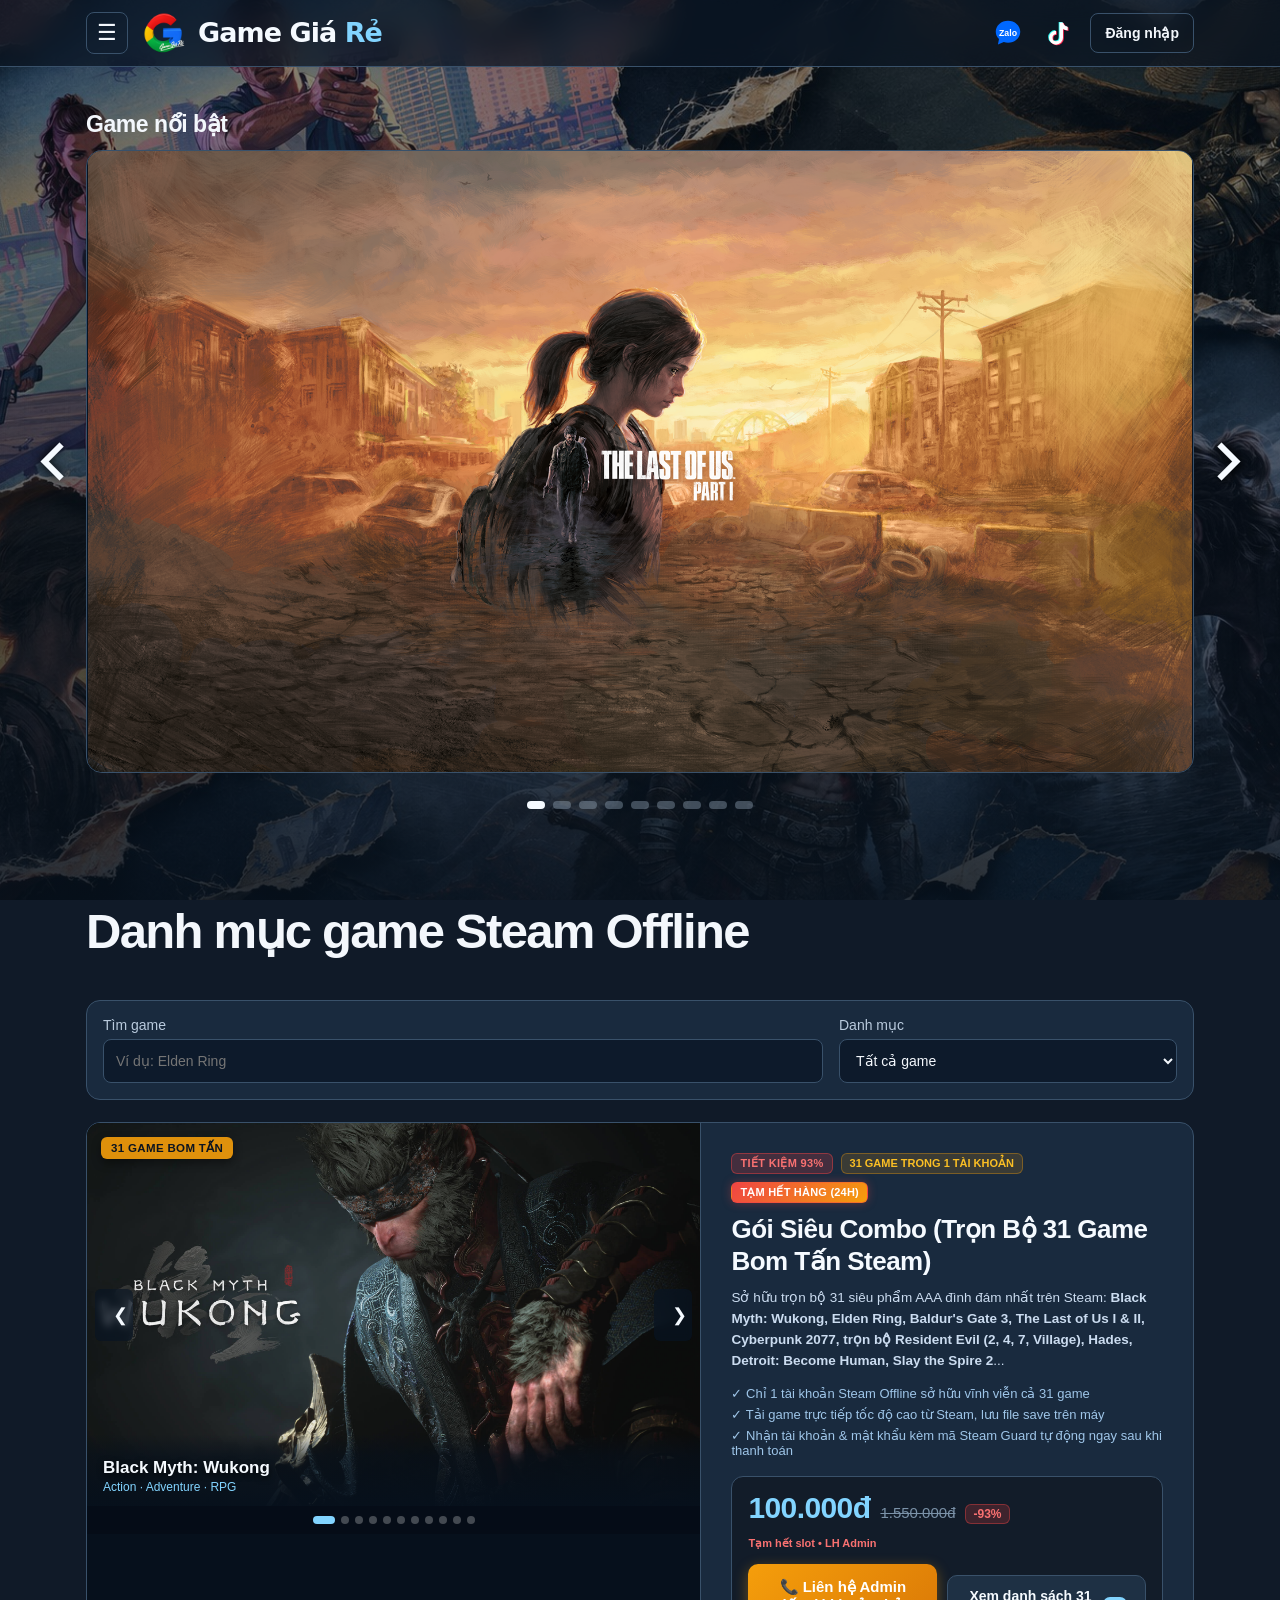
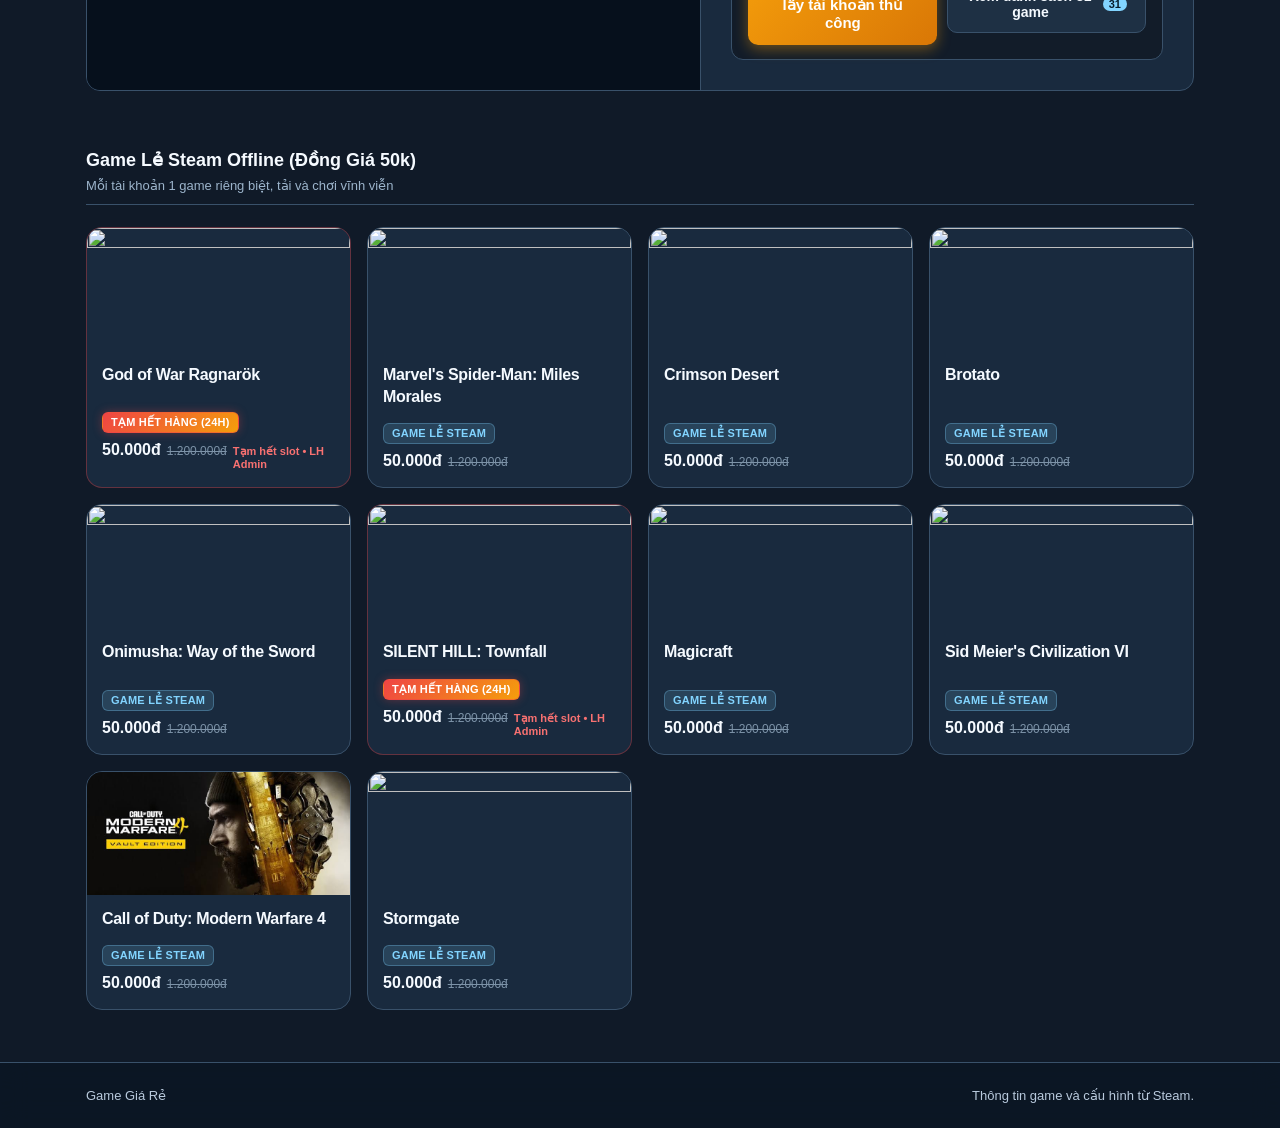
==== commit e1210a37: "feat: add Zalo and TikTok contact links beside account" ====
--- a/games/index.html
+++ b/games/index.html
@@ -33,7 +33,10 @@
       <img class="brand-logo" src="/shop/game-gia-re.png" alt="">
       <span class="catalog-wordmark">Game Giá <span>Rẻ</span></span>
     </a>
-    <div class="account" id="catalog-account"><a class="catalog-login" href="/buy?signin=catalog">Đăng nhập</a></div>
+    <div class="header-actions"><div class="header-socials" role="group" aria-label="Liên hệ và cộng đồng">
+<a class="social-link social-zalo" href="https://zalo.me/g/aepyfnpjyeovpwsxywej" target="_blank" rel="noopener noreferrer" aria-label="Tham gia cộng đồng Zalo" title="Tham gia cộng đồng Zalo"><svg viewBox="0 0 32 32" aria-hidden="true"><path fill="#0068ff" d="M16 2C8.3 2 2 7.6 2 14.5c0 3.2 1.4 6.2 3.7 8.4L4.5 29l6.7-2.6c1.5.5 3.1.7 4.8.7 7.7 0 14-5.6 14-12.6S23.7 2 16 2Z"/><text x="16" y="19" text-anchor="middle" fill="white" font-size="10" font-weight="800" font-family="Arial,sans-serif">Zalo</text></svg></a>
+<a class="social-link social-tiktok" href="https://www.tiktok.com/@ggrshop0" target="_blank" rel="noopener noreferrer" aria-label="Xem TikTok Game Giá Rẻ" title="TikTok Game Giá Rẻ"><svg viewBox="0 0 24 24" aria-hidden="true"><path fill="#25f4ee" transform="translate(-.7,-.5)" d="M15 3h3c.4 2 1.7 3.3 4 3.7v3a9 9 0 0 1-4-1.2V16a6 6 0 1 1-6-6v3a3 3 0 1 0 3 3Z"/><path fill="#fe2c55" transform="translate(.7,.5)" d="M15 3h3c.4 2 1.7 3.3 4 3.7v3a9 9 0 0 1-4-1.2V16a6 6 0 1 1-6-6v3a3 3 0 1 0 3 3Z"/><path fill="white" d="M15 3h3c.4 2 1.7 3.3 4 3.7v3a9 9 0 0 1-4-1.2V16a6 6 0 1 1-6-6v3a3 3 0 1 0 3 3Z"/></svg></a>
+</div><div class="account" id="catalog-account"><a class="catalog-login" href="/buy?signin=catalog">Đăng nhập</a></div></div>
   </div></header>
   <main class="shell catalog">
     <section id="catalog-view">
--- a/shop/store.css
+++ b/shop/store.css
@@ -810,3 +810,14 @@
 
 
 
+
+/* Contact links stay beside the account control on every storefront. */
+.header-actions{margin-inline-start:auto;display:flex;align-items:center;gap:14px;flex-shrink:0}
+.header-socials{display:flex;align-items:center;gap:8px}
+.header .header-actions .account{margin-inline-start:0}
+.social-link{display:grid;place-items:center;width:40px;height:40px;border-radius:50%;text-decoration:none;transition:background .15s ease}
+.social-link svg{width:28px;height:28px;display:block}
+.social-link:hover{background:rgba(130,212,255,.12)}
+.social-link:focus-visible{outline:2px solid var(--accent);outline-offset:3px}
+@media(max-width:600px){.header-actions{gap:6px}.header-socials{gap:2px}.social-link{width:34px;height:40px}.social-link svg{width:25px;height:25px}.header .catalog-wordmark{font-size:16px}.header .brand-logo{width:32px;height:32px}.header .catalog-brand{gap:5px}}
+@media(max-width:360px){.header .catalog-wordmark{font-size:14px}.header-actions{gap:3px}.social-link{width:30px}}
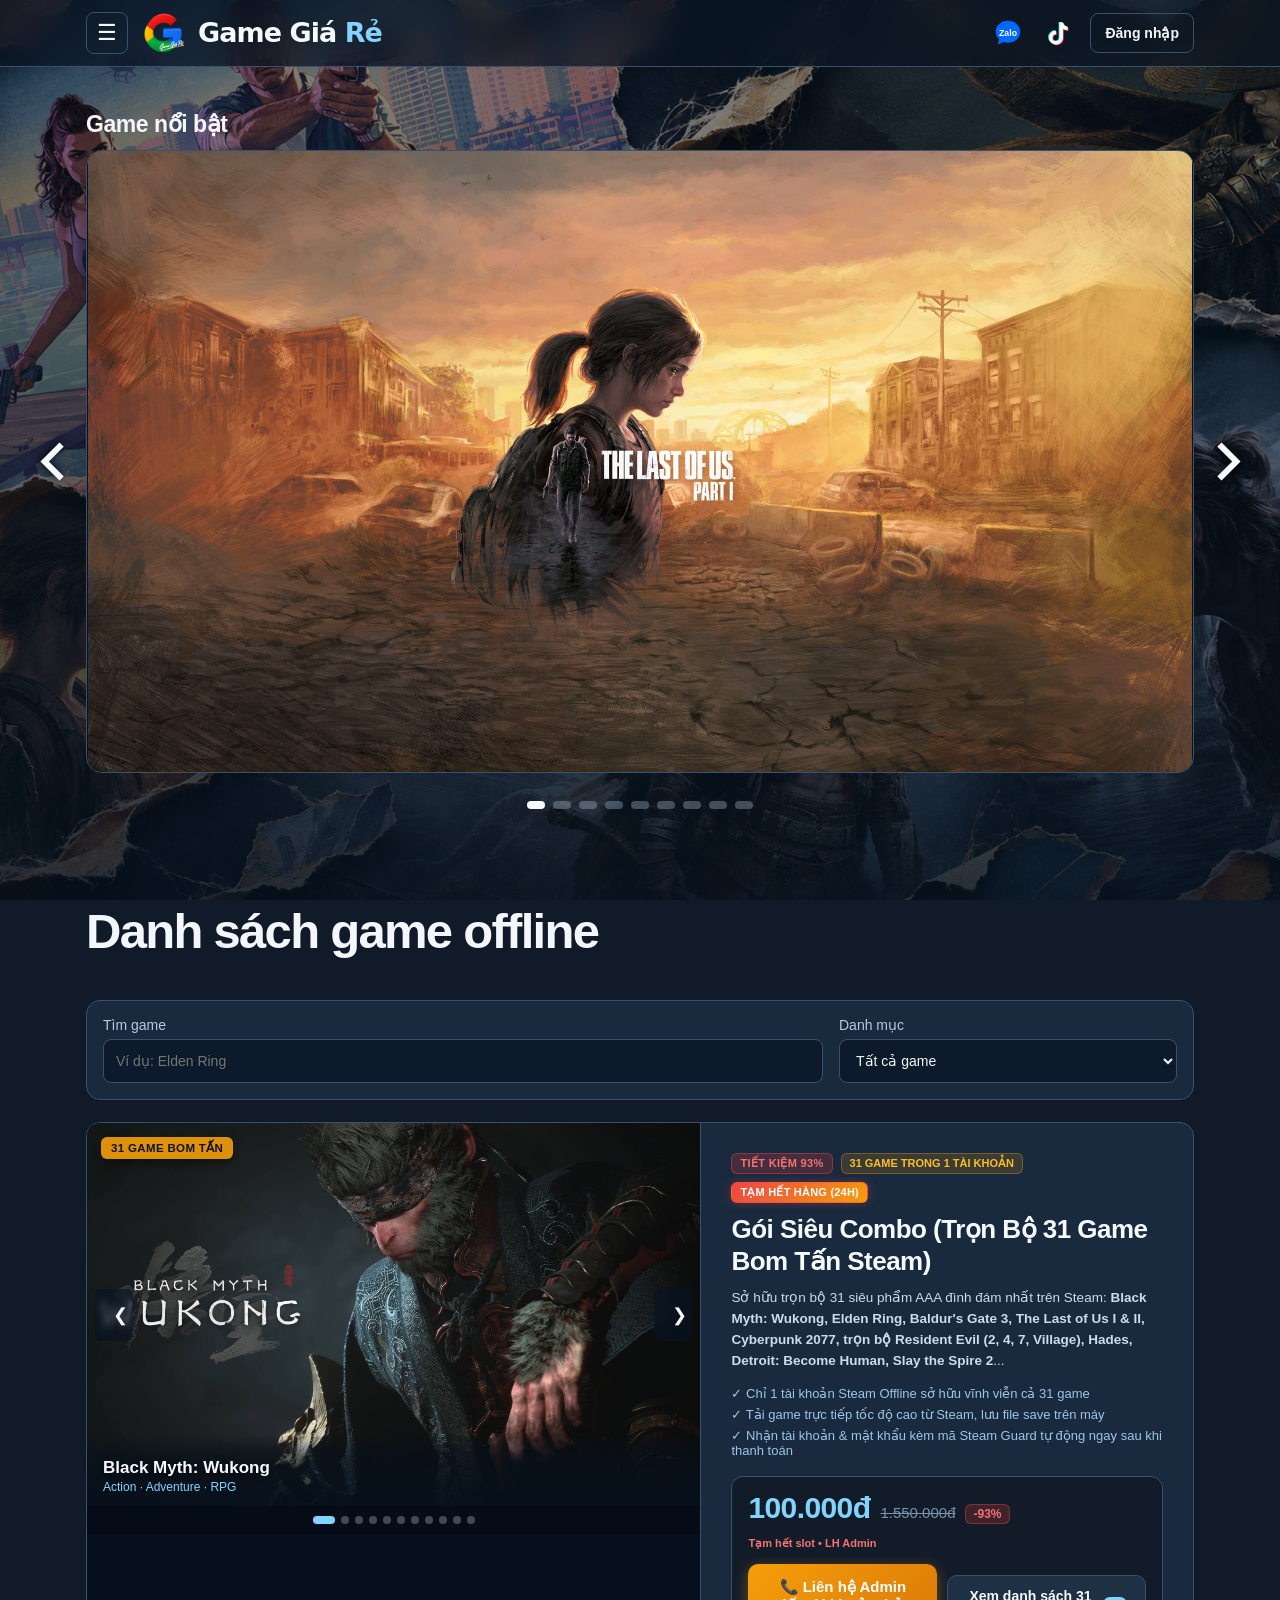
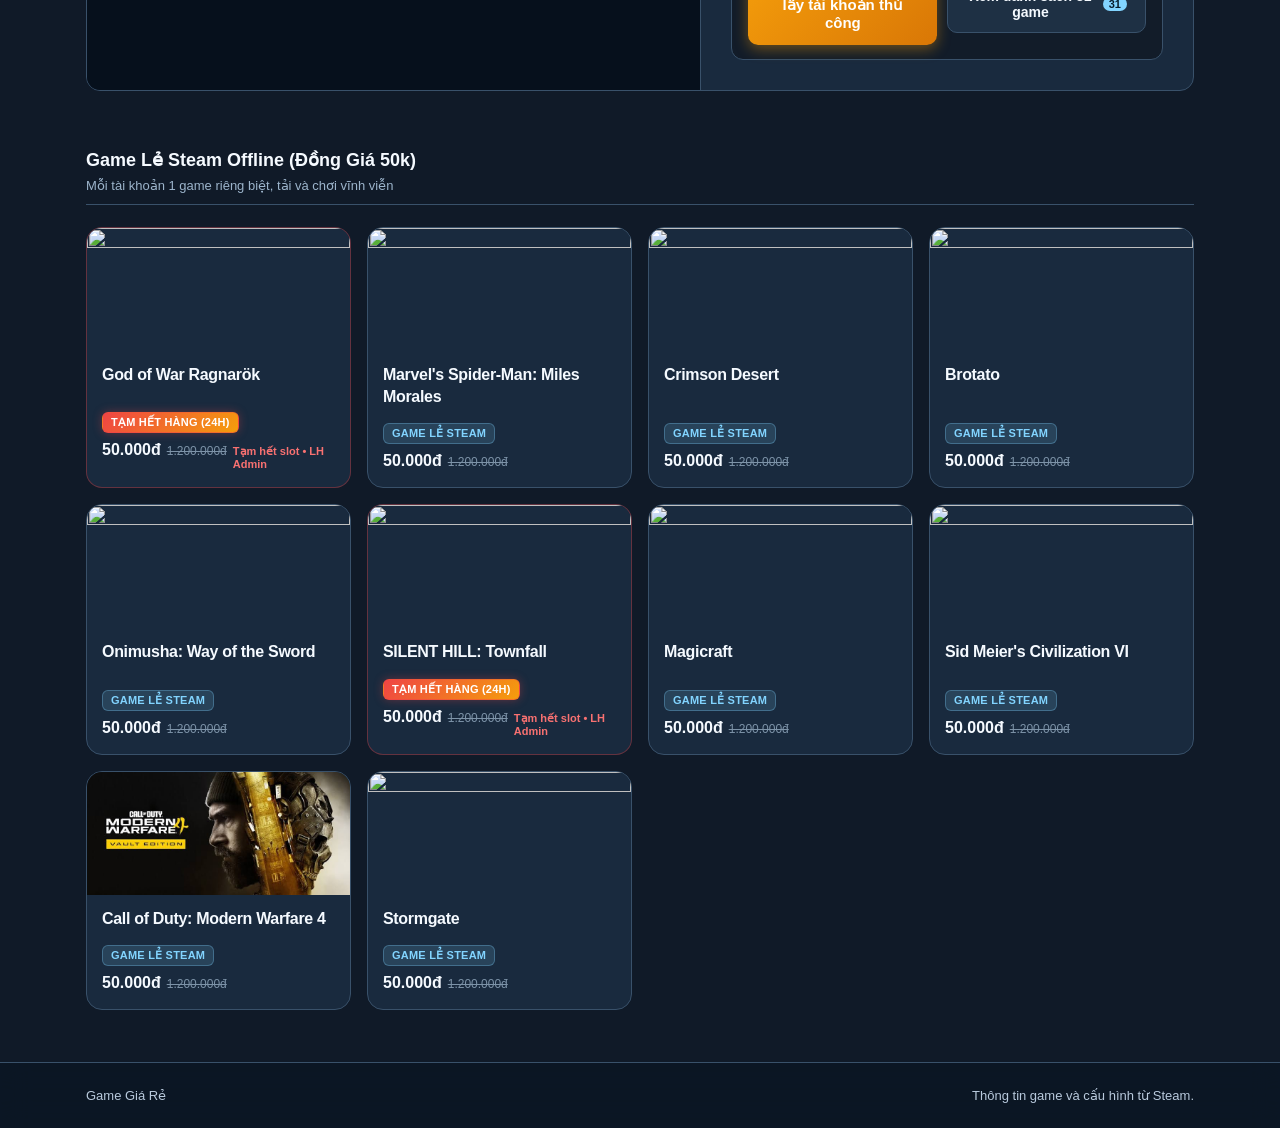
==== commit 24780e60: "fix: rename offline game list heading" ====
--- a/games/index.html
+++ b/games/index.html
@@ -41,7 +41,7 @@
   <main class="shell catalog">
     <section id="catalog-view">
       <section id="featured-games" class="featured-games" aria-label="Game nổi bật" hidden></section>
-      <div class="catalog-intro"><h1>Danh mục game Steam Offline</h1></div>
+      <div class="catalog-intro"><h1>Danh sách game offline</h1></div>
       <div class="catalog-toolbar">
         <label>Tìm game<input id="game-search" type="search" placeholder="Ví dụ: Elden Ring"></label>
         <label>Danh mục<select id="game-group"><option value="all">Tất cả game</option><option value="combo">Gói Siêu Combo (Trọn Bộ 31 Game Bom Tấn)</option><option value="single">Game Lẻ Đồng Giá 50k</option></select></label>
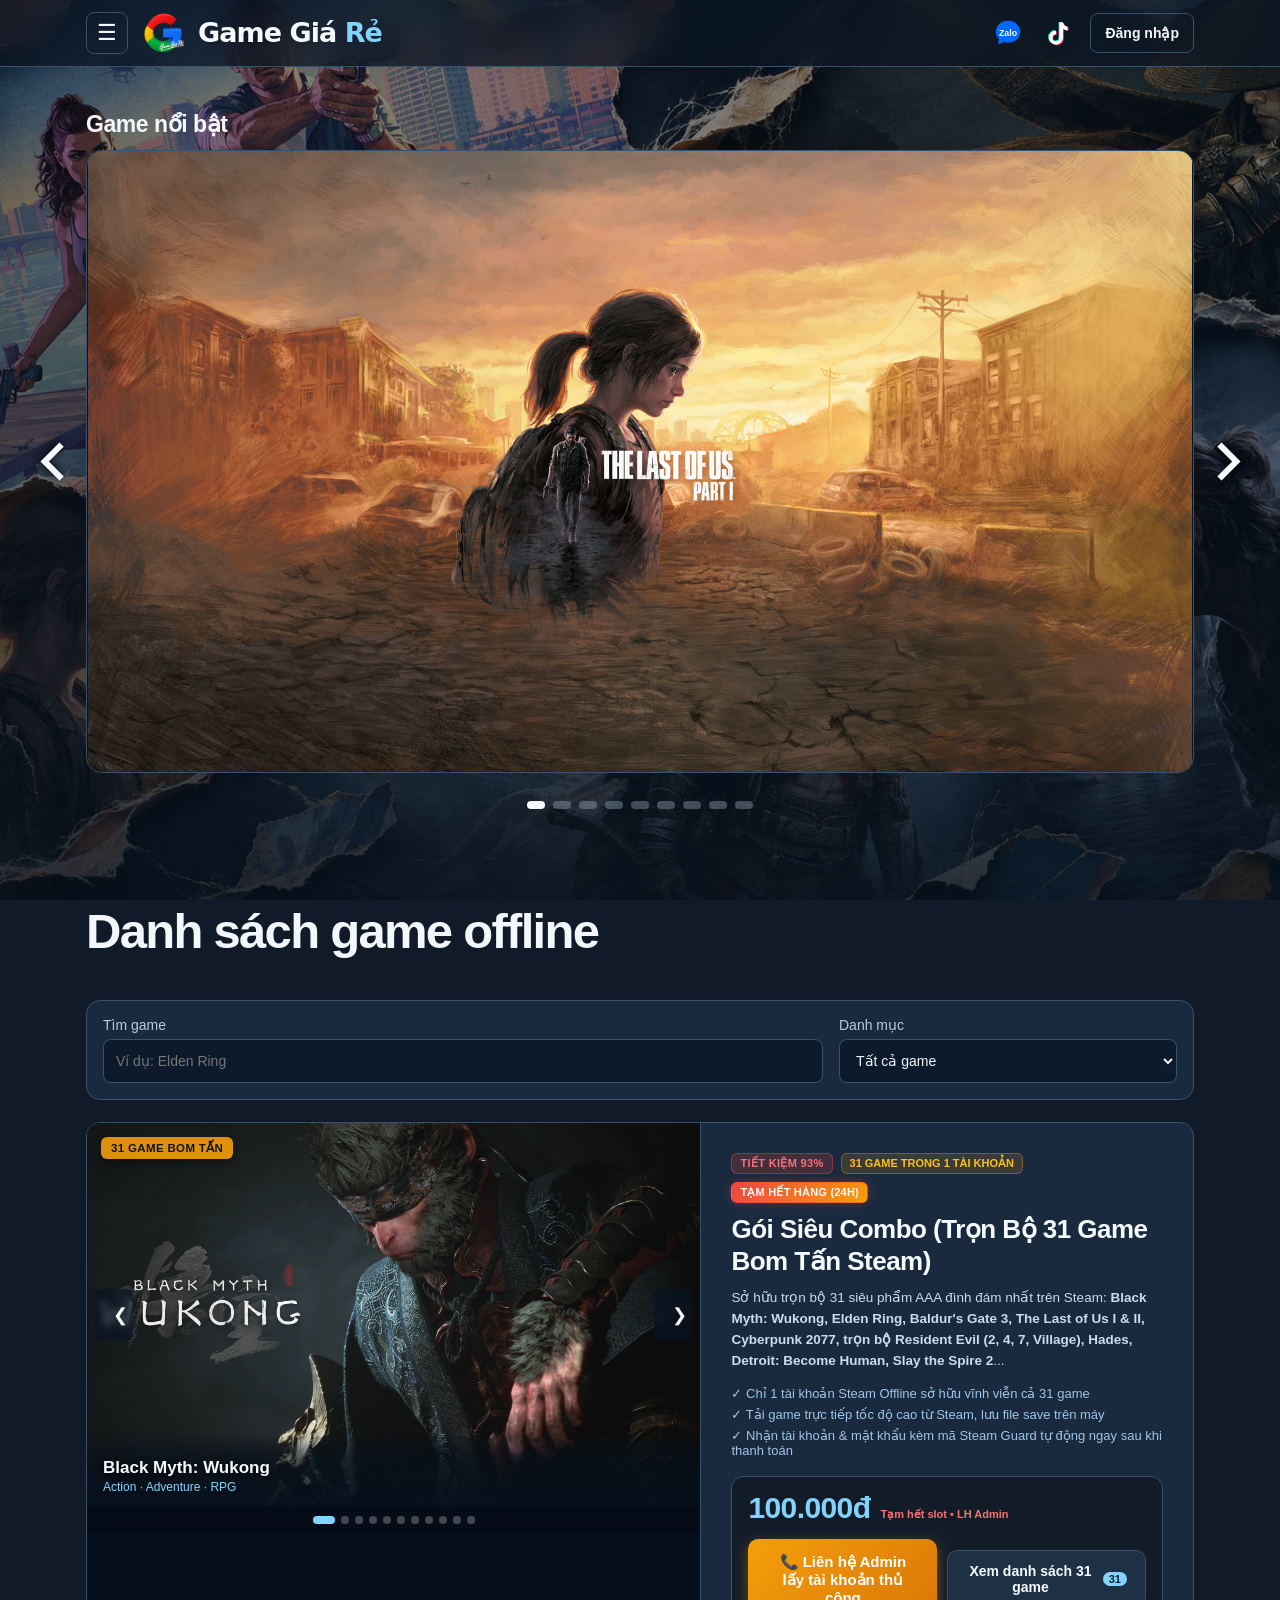
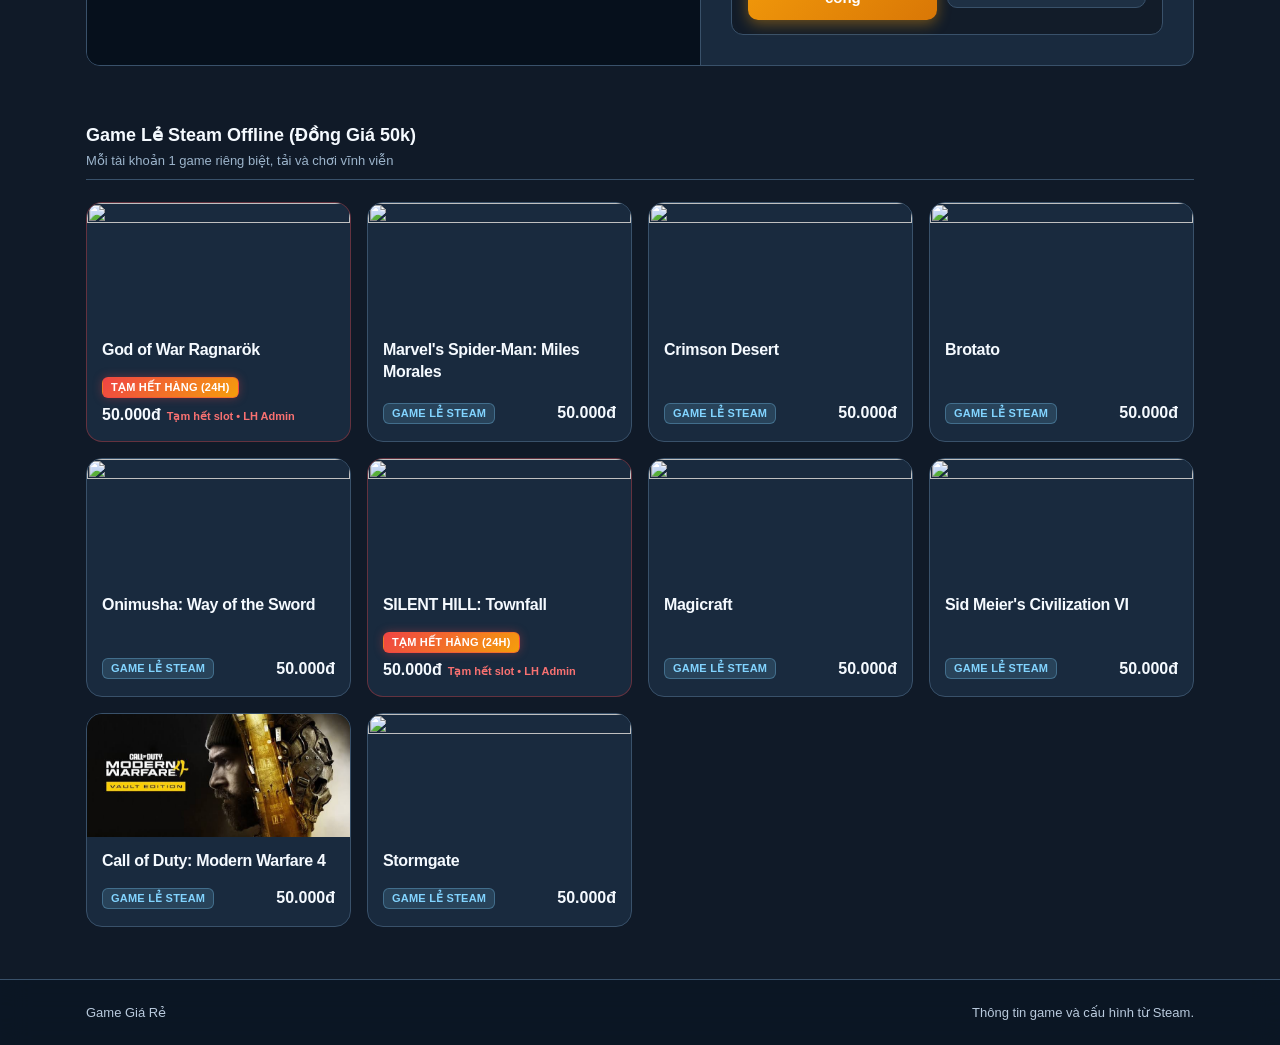
==== commit 3c97970f: "fix: list macOS Steam Deck and Linux platform support" ====
--- a/games/index.html
+++ b/games/index.html
@@ -58,7 +58,7 @@
       <details class="package-menu">
         <summary>Chọn gói Vua Trò Chơi</summary>
         <div class="package-options">
-          <a href="/buy#shop">PC (Mở chặn Steam)</a>
+          <a href="/buy#shop">Windows · macOS · Linux</a><a href="/buy#shop">Steam Deck · SteamOS</a>
           <a href="/mobile/">Điện thoại - FREE</a>
         </div>
       </details>
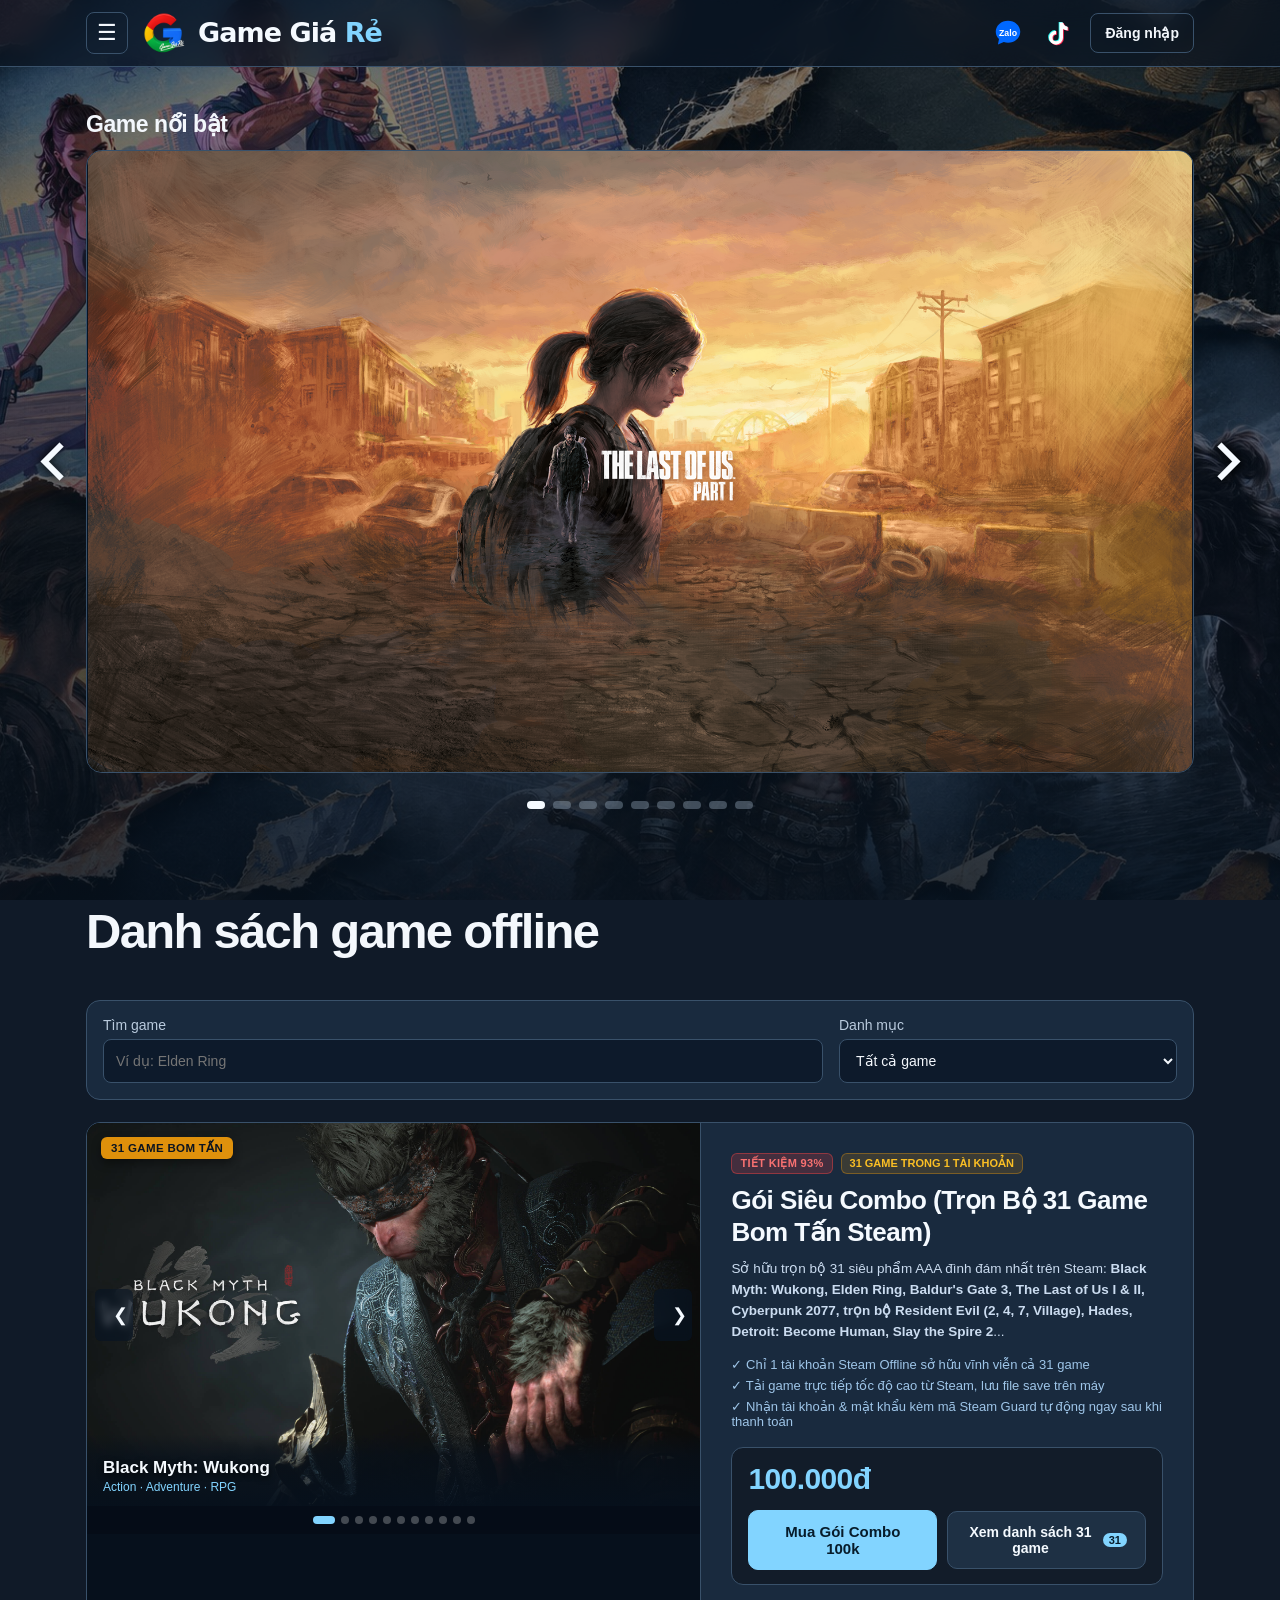
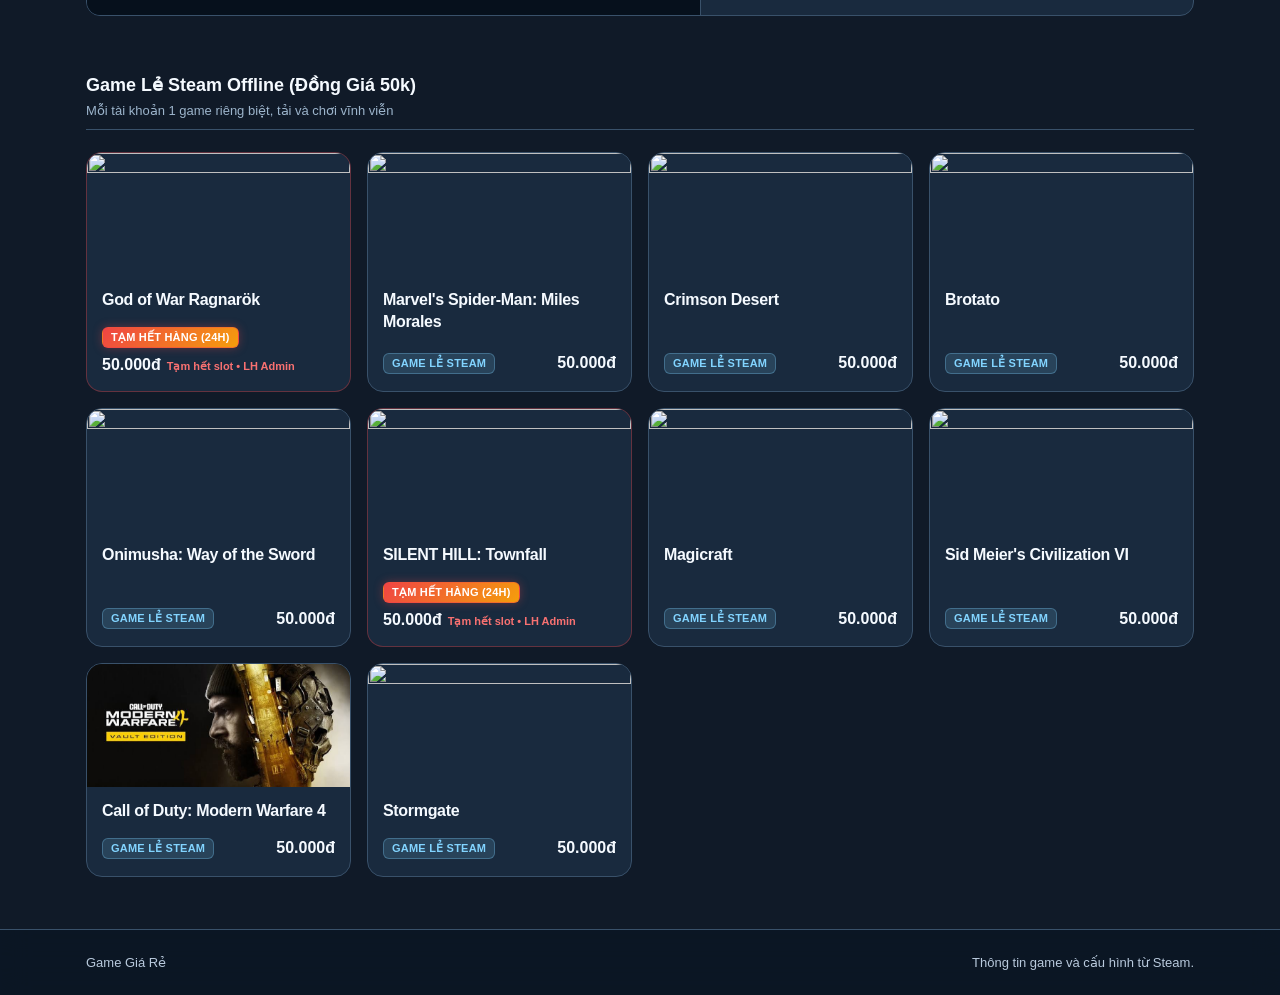
==== commit 27eb3aaf: "feat: add platform-specific written setup guides" ====
--- a/games/index.html
+++ b/games/index.html
@@ -62,7 +62,7 @@
           <a href="/mobile/">Điện thoại - FREE</a>
         </div>
       </details>
-    </nav>
+    <details class="package-menu"><summary>Hướng dẫn sử dụng</summary><div class="package-options"><a href="/guides/#windows">Windows</a><a href="/guides/#macos">macOS</a><a href="/guides/#steam-deck">Steam Deck</a><a href="/guides/#linux">Linux / SteamOS</a><a href="/mobile/">Android / iPhone</a></div></details></nav>
   </dialog>
   <script type="module" src="/shop/site-menu.mjs"></script>
 </body>
--- a/shop/store.css
+++ b/shop/store.css
@@ -821,3 +821,5 @@
 .social-link:focus-visible{outline:2px solid var(--accent);outline-offset:3px}
 @media(max-width:600px){.header-actions{gap:6px}.header-socials{gap:2px}.social-link{width:34px;height:40px}.social-link svg{width:25px;height:25px}.header .catalog-wordmark{font-size:16px}.header .brand-logo{width:32px;height:32px}.header .catalog-brand{gap:5px}}
 @media(max-width:360px){.header .catalog-wordmark{font-size:14px}.header-actions{gap:3px}.social-link{width:30px}}
+
+.guide-tabs{display:flex;flex-wrap:wrap;gap:10px;margin:0 0 28px}.guide-tabs a{padding:10px 14px;border:1px solid var(--line);border-radius:8px;text-decoration:none}.guide-panel{scroll-margin-top:20px;background:var(--surface);padding:24px;border:1px solid var(--line);border-radius:16px;margin-bottom:28px}.guide-panel video{display:block;width:100%;aspect-ratio:16/9;background:#0b1522;border-radius:10px;margin:18px 0}.guide-panel details{margin-block:20px}.guide-panel li{margin-bottom:18px}.guide-panel p{overflow-wrap:anywhere}.guide-panel summary{cursor:pointer}@media(max-width:600px){.guide-panel{padding:14px}.guide-tabs a{font-size:14px}}
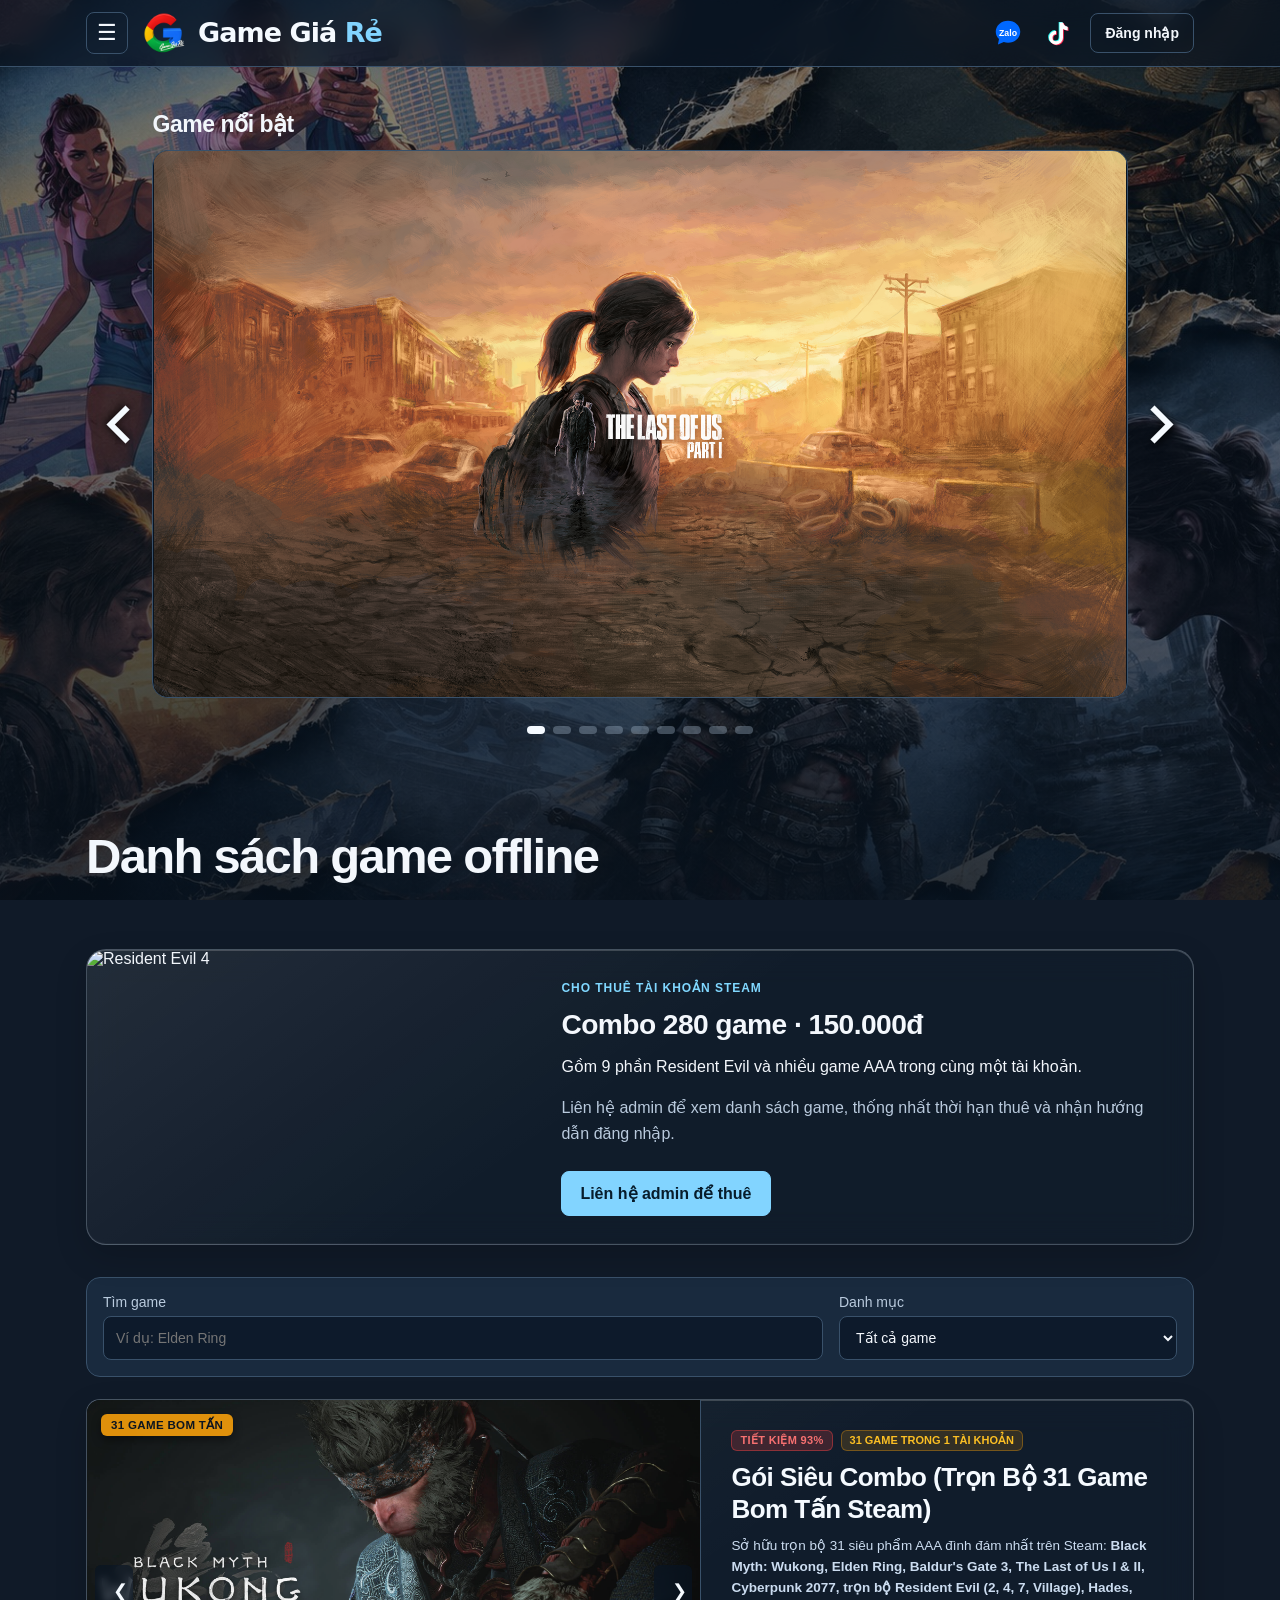
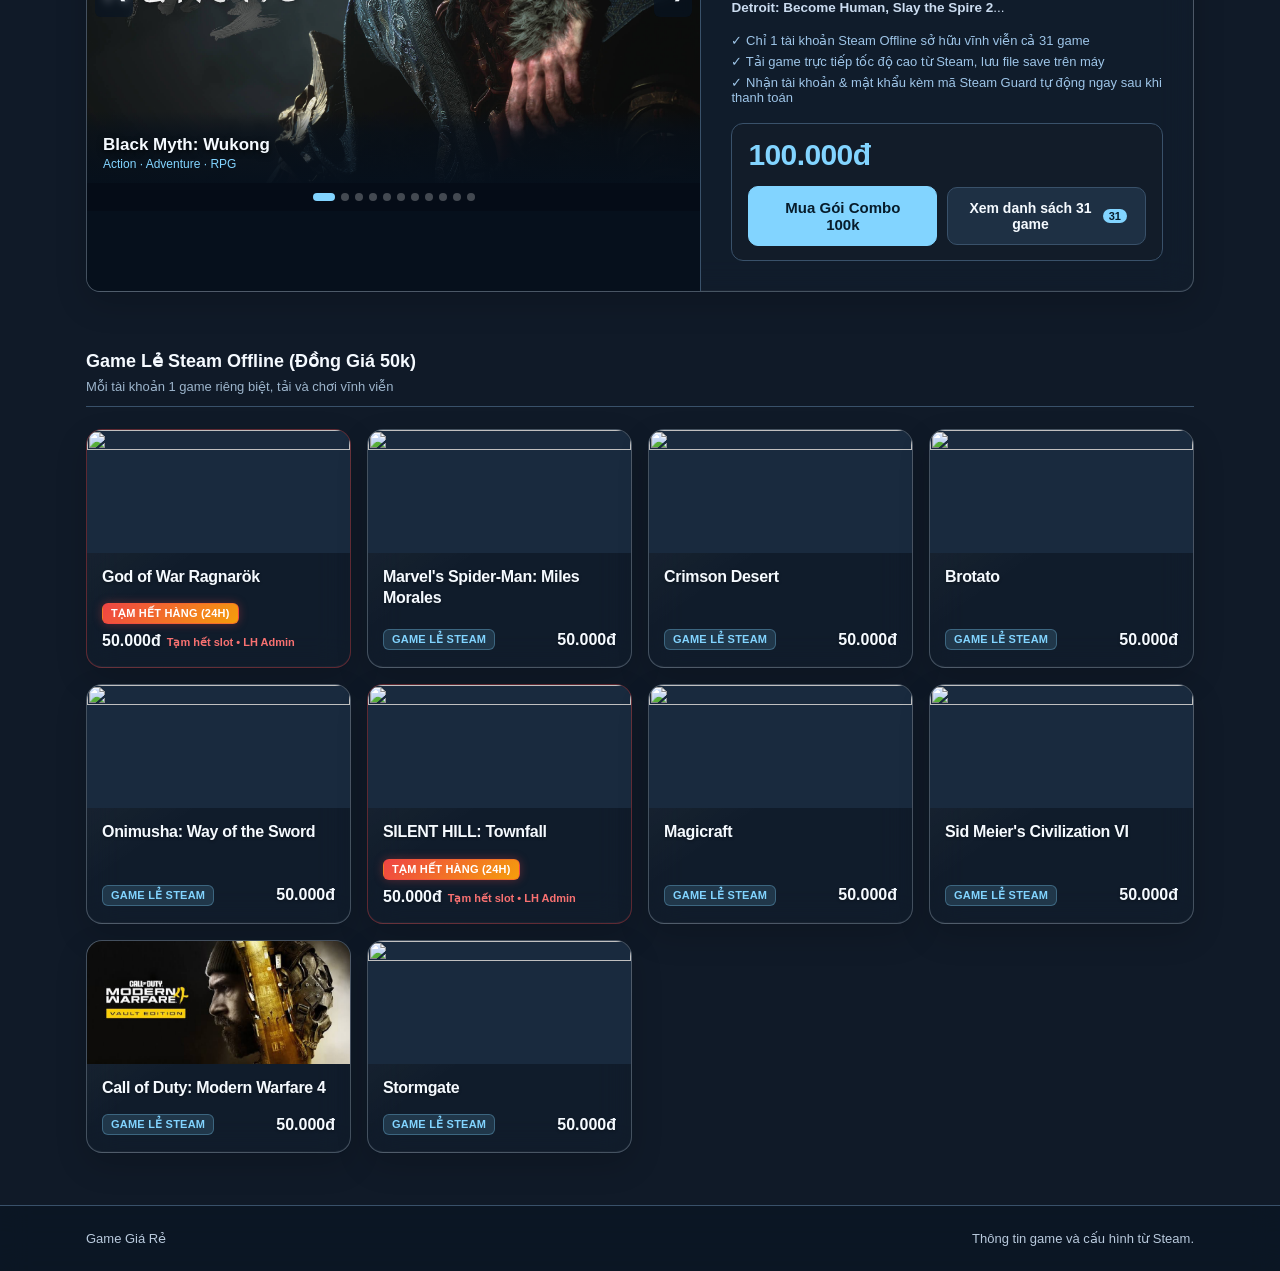
==== commit 01309c2b: "feat: add admin-contact rental banner for 280 game account" ====
--- a/games/index.html
+++ b/games/index.html
@@ -26,7 +26,7 @@
   <link rel="stylesheet" href="/games/catalog.css">
   <script type="module" src="/games/catalog.mjs"></script>
 </head>
-<body>
+<body class="catalog-page">
   <header class="header"><div class="shell">
     <button class="site-menu-toggle" aria-label="Mở menu" aria-haspopup="dialog" aria-controls="site-menu">☰</button>
     <a class="brand catalog-brand" href="/games/">
@@ -42,6 +42,16 @@
     <section id="catalog-view">
       <section id="featured-games" class="featured-games" aria-label="Game nổi bật" hidden></section>
       <div class="catalog-intro"><h1>Danh sách game offline</h1></div>
+      <section class="rental-banner" aria-labelledby="rental-title">
+        <img src="https://shared.akamai.steamstatic.com/store_item_assets/steam/apps/2050650/header.jpg" alt="Resident Evil 4" loading="lazy" width="460" height="215">
+        <div class="rental-content">
+          <span class="rental-label">CHO THUÊ TÀI KHOẢN STEAM</span>
+          <h2 id="rental-title">Combo 280 game · 150.000đ</h2>
+          <p>Gồm 9 phần Resident Evil và nhiều game AAA trong cùng một tài khoản.</p>
+          <p class="muted">Liên hệ admin để xem danh sách game, thống nhất thời hạn thuê và nhận hướng dẫn đăng nhập.</p>
+          <a class="primary rental-contact" href="https://zalo.me/g/aepyfnpjyeovpwsxywej" target="_blank" rel="noopener noreferrer">Liên hệ admin để thuê</a>
+        </div>
+      </section>
       <div class="catalog-toolbar">
         <label>Tìm game<input id="game-search" type="search" placeholder="Ví dụ: Elden Ring"></label>
         <label>Danh mục<select id="game-group"><option value="all">Tất cả game</option><option value="combo">Gói Siêu Combo (Trọn Bộ 31 Game Bom Tấn)</option><option value="single">Game Lẻ Đồng Giá 50k</option></select></label>
--- a/shop/store.css
+++ b/shop/store.css
@@ -823,3 +823,15 @@
 @media(max-width:360px){.header .catalog-wordmark{font-size:14px}.header-actions{gap:3px}.social-link{width:30px}}
 
 .guide-tabs{display:flex;flex-wrap:wrap;gap:10px;margin:0 0 28px}.guide-tabs a{padding:10px 14px;border:1px solid var(--line);border-radius:8px;text-decoration:none}.guide-panel{scroll-margin-top:20px;background:var(--surface);padding:24px;border:1px solid var(--line);border-radius:16px;margin-bottom:28px}.guide-panel video{display:block;width:100%;aspect-ratio:16/9;background:#0b1522;border-radius:10px;margin:18px 0}.guide-panel details{margin-block:20px}.guide-panel li{margin-bottom:18px}.guide-panel p{overflow-wrap:anywhere}.guide-panel summary{cursor:pointer}@media(max-width:600px){.guide-panel{padding:14px}.guide-tabs a{font-size:14px}}
+
+.install-command{border:1px solid var(--line);border-radius:10px;padding:14px;background:#0b1522}.install-command pre{white-space:pre-wrap;overflow-wrap:anywhere;margin:0 0 14px}.install-command code{font-family:Consolas,monospace;font-size:14px}.install-command button{min-height:42px}
+
+/* Frosted sales surfaces: keep background artwork visible behind readable content. */
+:root{--glass-fill:linear-gradient(145deg,rgba(255,255,255,.09),rgba(255,255,255,.015) 48%),rgba(12,24,38,.56);--glass-edge:rgba(224,239,255,.25);--glass-shadow:inset 0 1px 0 rgba(255,255,255,.18),inset 0 -1px 0 rgba(255,255,255,.035),0 12px 32px rgba(0,0,0,.16)}
+.plans,.checkout,.checkout-detail,.orders,.help,.game-checkout-card{
+ background:var(--glass-fill);border-color:var(--glass-edge);box-shadow:var(--glass-shadow);
+ -webkit-backdrop-filter:blur(16px) saturate(115%);backdrop-filter:blur(16px) saturate(115%);
+}
+.plan.selected{background:rgba(130,212,255,.15)}.plan:hover{background:rgba(255,255,255,.06)}
+@media(max-width:780px){.plans,.checkout,.checkout-detail,.orders,.help,.game-checkout-card{-webkit-backdrop-filter:blur(10px);backdrop-filter:blur(10px)}}
+@supports not ((backdrop-filter:blur(1px)) or (-webkit-backdrop-filter:blur(1px))){.plans,.checkout,.checkout-detail,.orders,.help,.game-checkout-card{background:rgba(15,29,45,.94)}}
--- a/games/catalog.css
+++ b/games/catalog.css
@@ -951,3 +951,33 @@
   background: rgba(255, 255, 255, 0.16);
   color: #fff;
 }
+
+/* Wide desktop catalog: use the screen while retaining breathing room. */
+@media (min-width:1440px){
+ .catalog-page .shell{width:92%;max-width:1650px;box-sizing:border-box;padding-inline:0}
+ .catalog-grid{grid-template-columns:repeat(4,minmax(0,1fr));gap:22px}
+ .combo-card-main{grid-template-columns:minmax(0,1fr) minmax(360px,600px)}
+}
+@media (min-width:1600px){
+ .catalog-grid{grid-template-columns:repeat(5,minmax(0,1fr))}
+}
+
+.game-card,.combo-showcase,.game-hero{
+ background:var(--glass-fill);border-color:var(--glass-edge);box-shadow:var(--glass-shadow);
+ -webkit-backdrop-filter:blur(16px) saturate(115%);backdrop-filter:blur(16px) saturate(115%);
+}
+.game-card-content,.game-hero-info,.combo-content{background:transparent}
+.game-card h2,.game-card .card-price{color:#f5faff;text-shadow:0 1px 3px rgba(0,0,0,.35)}
+.game-card.card-exhausted{border-color:rgba(248,113,113,.45)}
+.hero-pricing{background:rgba(6,17,29,.42);border-color:rgba(224,239,255,.18)}
+@media(max-width:780px){.game-card,.combo-showcase,.game-hero{-webkit-backdrop-filter:blur(10px);backdrop-filter:blur(10px)}}
+@supports not ((backdrop-filter:blur(1px)) or (-webkit-backdrop-filter:blur(1px))){.game-card,.combo-showcase,.game-hero{background:rgba(15,29,45,.94)}}
+
+@media(min-width:1000px){.featured-frame{width:88%;max-width:1400px;margin-inline:auto}}
+
+@media(min-width:1000px){.featured-games>h2{width:88%;max-width:1400px;margin-inline:auto}}
+
+.rental-banner{display:grid;grid-template-columns:minmax(240px,.8fr) minmax(0,1.2fr);align-items:center;overflow:hidden;margin:24px 0 32px;border:1px solid var(--glass-edge);border-radius:20px;background:var(--glass-fill);box-shadow:var(--glass-shadow);-webkit-backdrop-filter:blur(16px);backdrop-filter:blur(16px)}
+.rental-banner>img{width:100%;height:100%;min-height:260px;object-fit:cover}
+.rental-content{padding:28px 32px}.rental-label{color:#80d8ff;font-size:12px;font-weight:800;letter-spacing:.08em}.rental-content h2{font-size:clamp(24px,2.2vw,34px);line-height:1.2;margin:12px 0}.rental-content p{line-height:1.6}.rental-contact{display:inline-flex;justify-content:center;align-items:center;padding:14px 22px;border-radius:12px;text-decoration:none;font-weight:750;margin-top:8px}
+@media(max-width:780px){.rental-banner{grid-template-columns:1fr}.rental-banner>img{min-height:0;height:auto;aspect-ratio:460/215}.rental-content{padding:22px}.rental-contact{box-sizing:border-box;width:100%}}
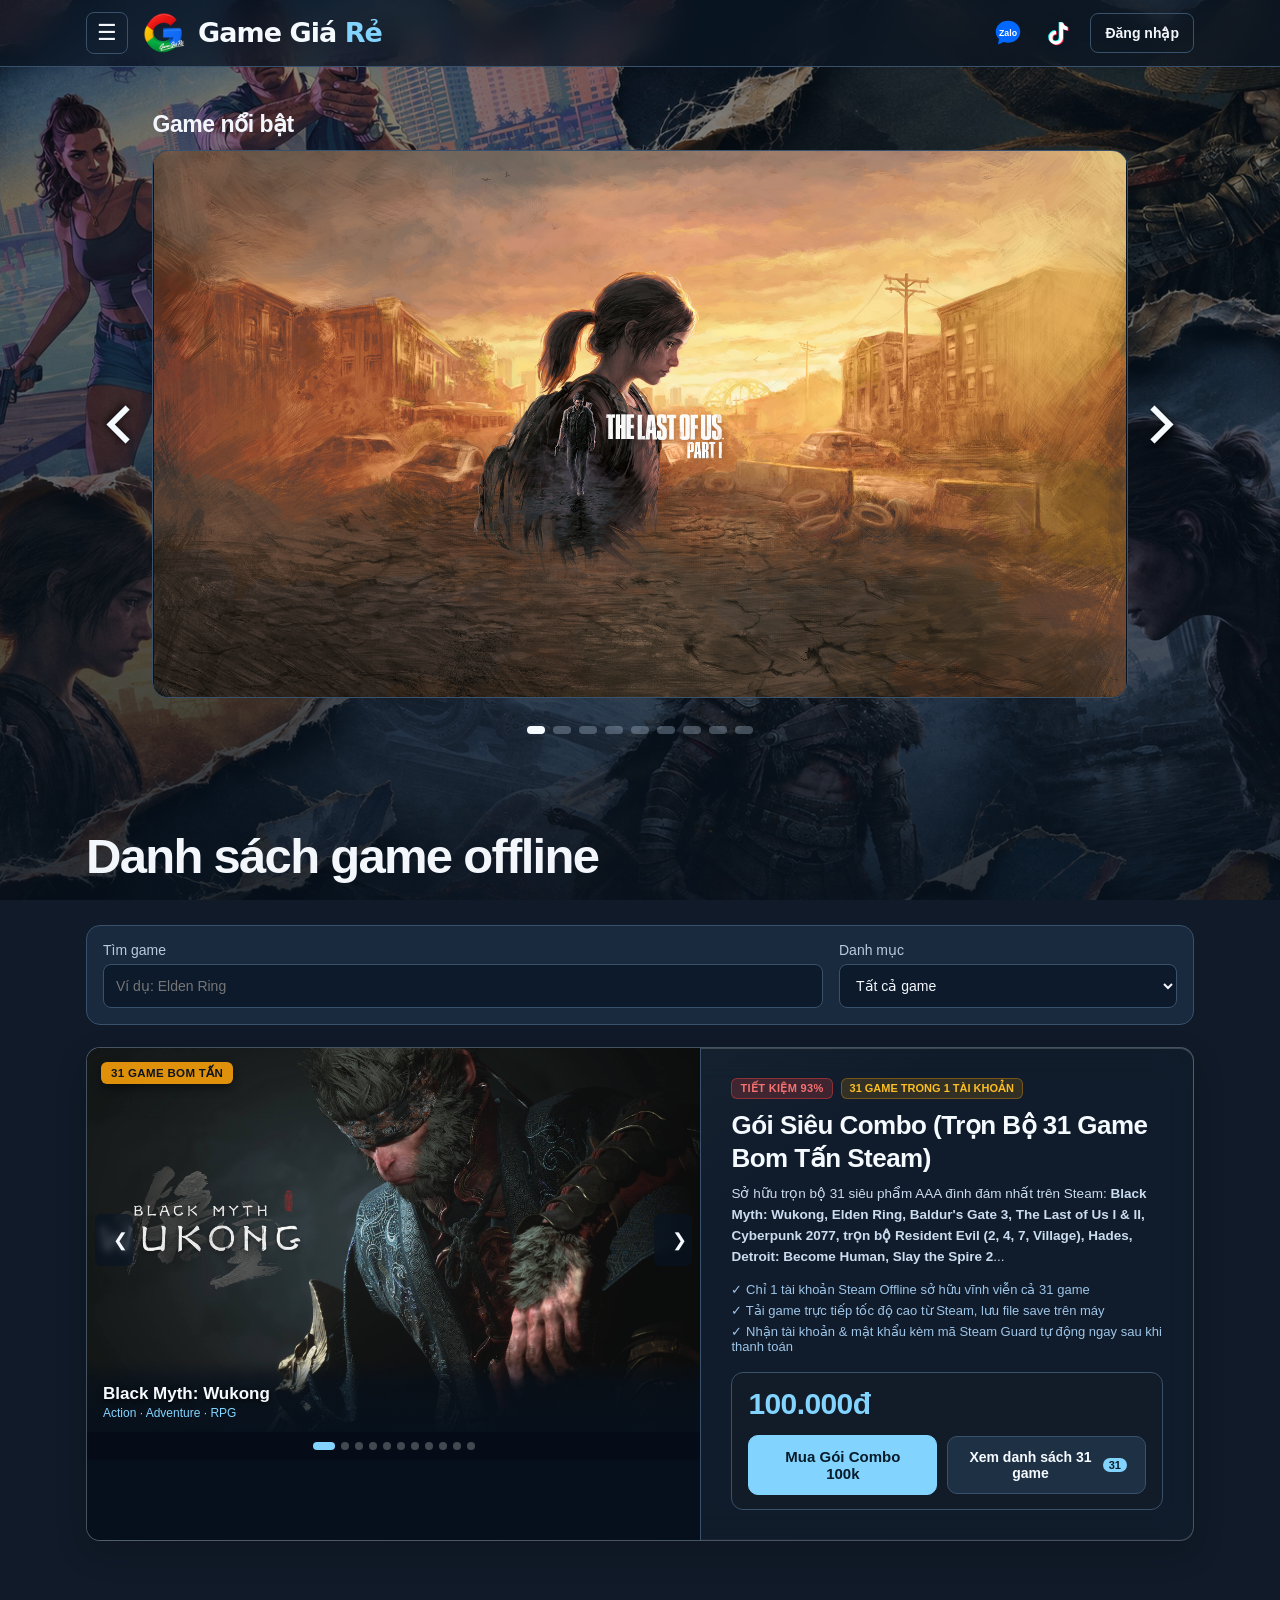
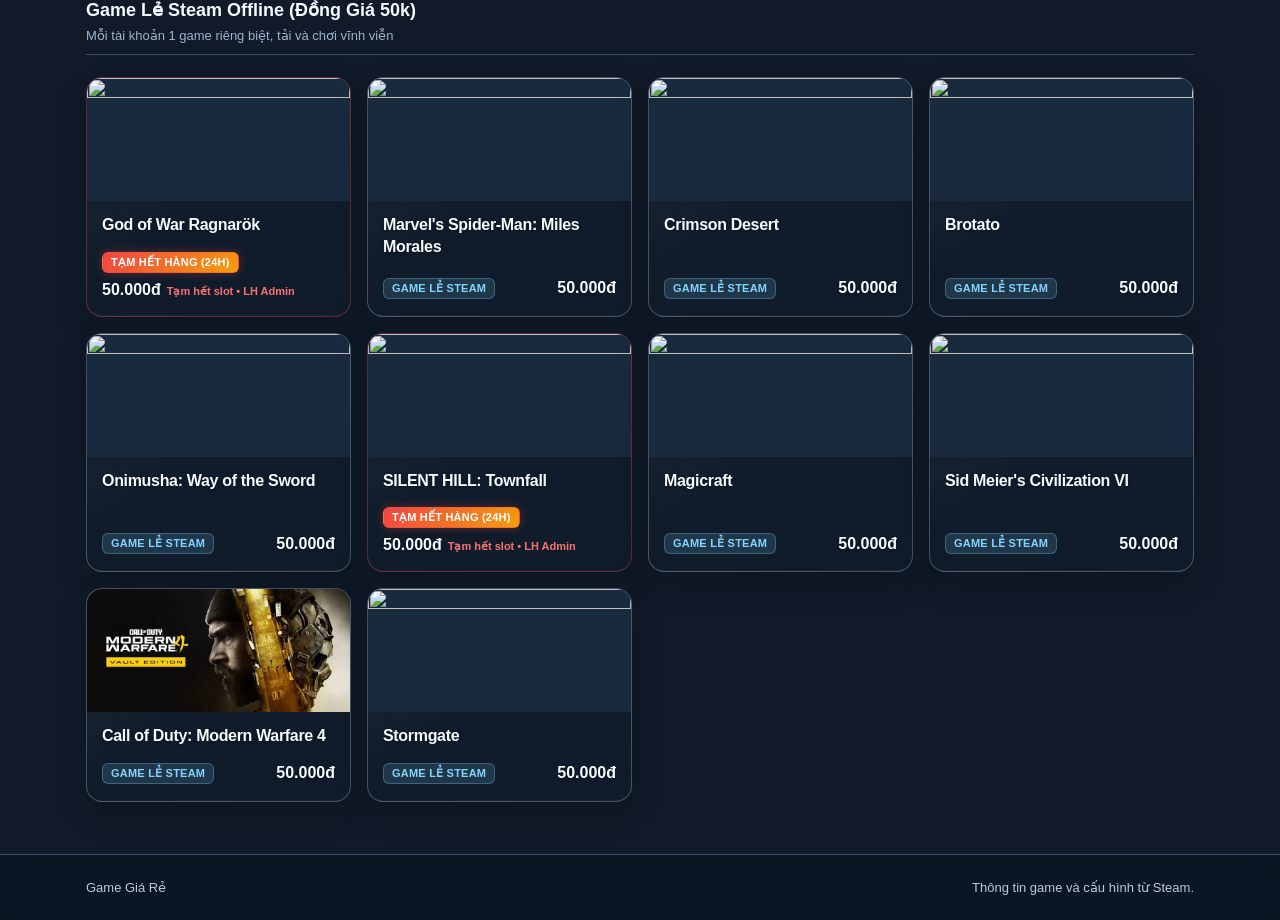
==== commit d0df1ed7: "feat: separate Steam rentals page and library game showcase" ====
--- a/games/index.html
+++ b/games/index.html
@@ -42,17 +42,7 @@
     <section id="catalog-view">
       <section id="featured-games" class="featured-games" aria-label="Game nổi bật" hidden></section>
       <div class="catalog-intro"><h1>Danh sách game offline</h1></div>
-      <section class="rental-banner" aria-labelledby="rental-title">
-        <img src="https://shared.akamai.steamstatic.com/store_item_assets/steam/apps/2050650/header.jpg" alt="Resident Evil 4" loading="lazy" width="460" height="215">
-        <div class="rental-content">
-          <span class="rental-label">CHO THUÊ TÀI KHOẢN STEAM</span>
-          <h2 id="rental-title">Combo 280 game · 150.000đ</h2>
-          <p>Gồm 9 phần Resident Evil và nhiều game AAA trong cùng một tài khoản.</p>
-          <p class="muted">Liên hệ admin để xem danh sách game, thống nhất thời hạn thuê và nhận hướng dẫn đăng nhập.</p>
-          <a class="primary rental-contact" href="https://zalo.me/g/aepyfnpjyeovpwsxywej" target="_blank" rel="noopener noreferrer">Liên hệ admin để thuê</a>
-        </div>
-      </section>
-      <div class="catalog-toolbar">
+<div class="catalog-toolbar">
         <label>Tìm game<input id="game-search" type="search" placeholder="Ví dụ: Elden Ring"></label>
         <label>Danh mục<select id="game-group"><option value="all">Tất cả game</option><option value="combo">Gói Siêu Combo (Trọn Bộ 31 Game Bom Tấn)</option><option value="single">Game Lẻ Đồng Giá 50k</option></select></label>
       </div>
--- a/games/catalog.css
+++ b/games/catalog.css
@@ -978,6 +978,6 @@
 @media(min-width:1000px){.featured-games>h2{width:88%;max-width:1400px;margin-inline:auto}}
 
 .rental-banner{display:grid;grid-template-columns:minmax(240px,.8fr) minmax(0,1.2fr);align-items:center;overflow:hidden;margin:24px 0 32px;border:1px solid var(--glass-edge);border-radius:20px;background:var(--glass-fill);box-shadow:var(--glass-shadow);-webkit-backdrop-filter:blur(16px);backdrop-filter:blur(16px)}
-.rental-banner>img{width:100%;height:100%;min-height:260px;object-fit:cover}
+.rental-banner>img{width:100%;height:auto;object-fit:contain}
 .rental-content{padding:28px 32px}.rental-label{color:#80d8ff;font-size:12px;font-weight:800;letter-spacing:.08em}.rental-content h2{font-size:clamp(24px,2.2vw,34px);line-height:1.2;margin:12px 0}.rental-content p{line-height:1.6}.rental-contact{display:inline-flex;justify-content:center;align-items:center;padding:14px 22px;border-radius:12px;text-decoration:none;font-weight:750;margin-top:8px}
 @media(max-width:780px){.rental-banner{grid-template-columns:1fr}.rental-banner>img{min-height:0;height:auto;aspect-ratio:460/215}.rental-content{padding:22px}.rental-contact{box-sizing:border-box;width:100%}}
